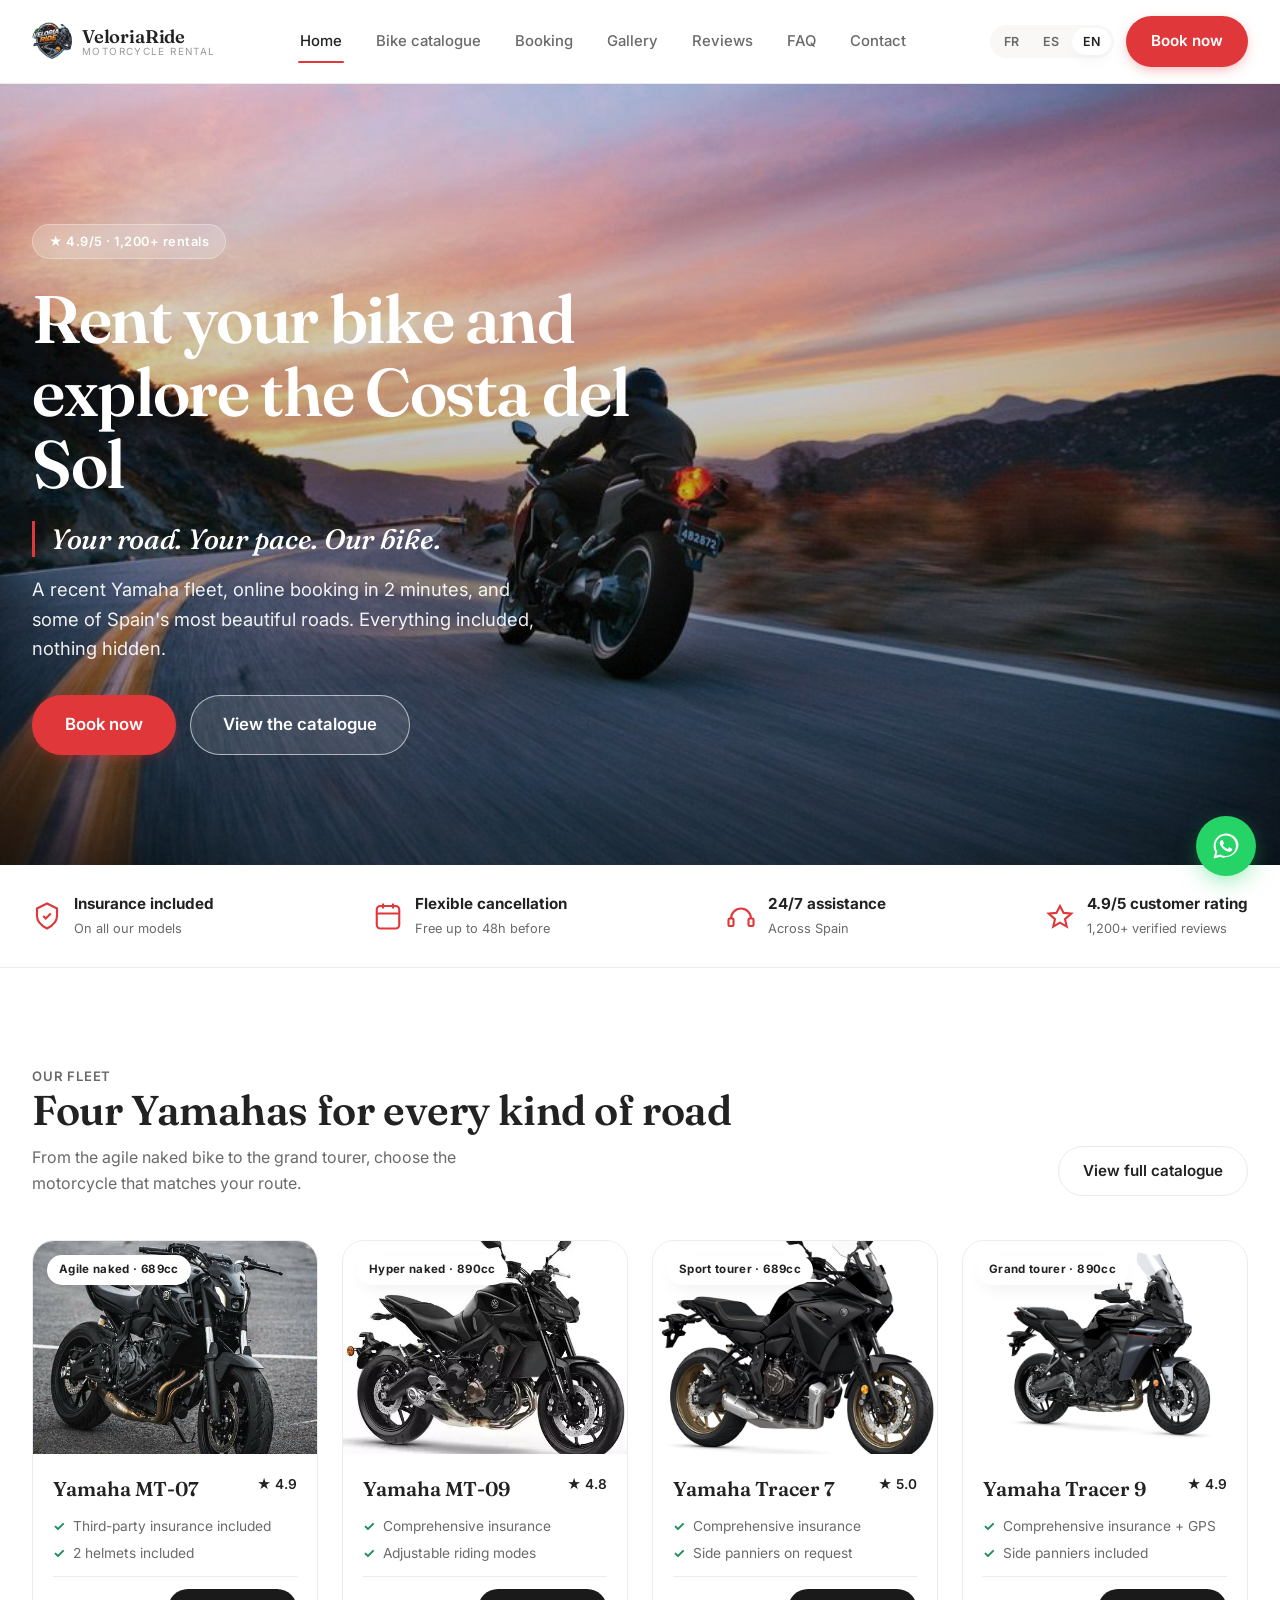
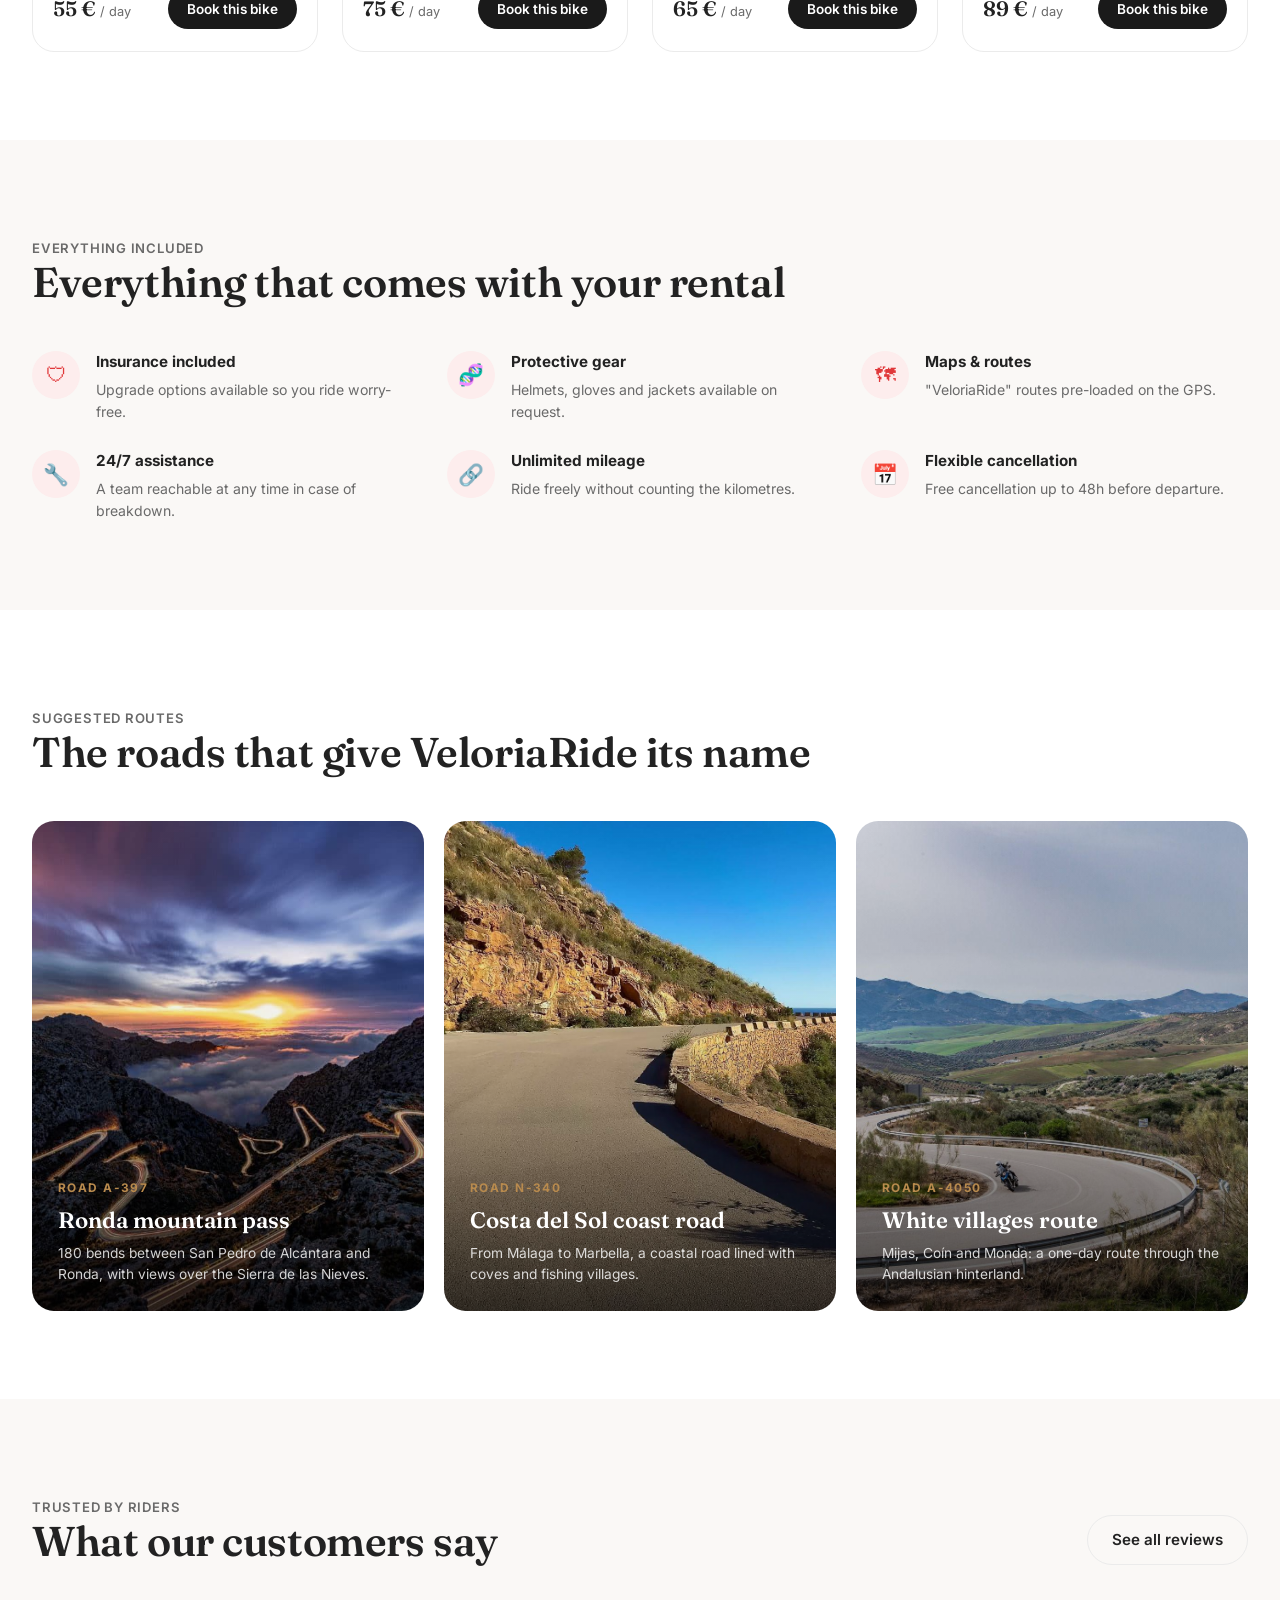
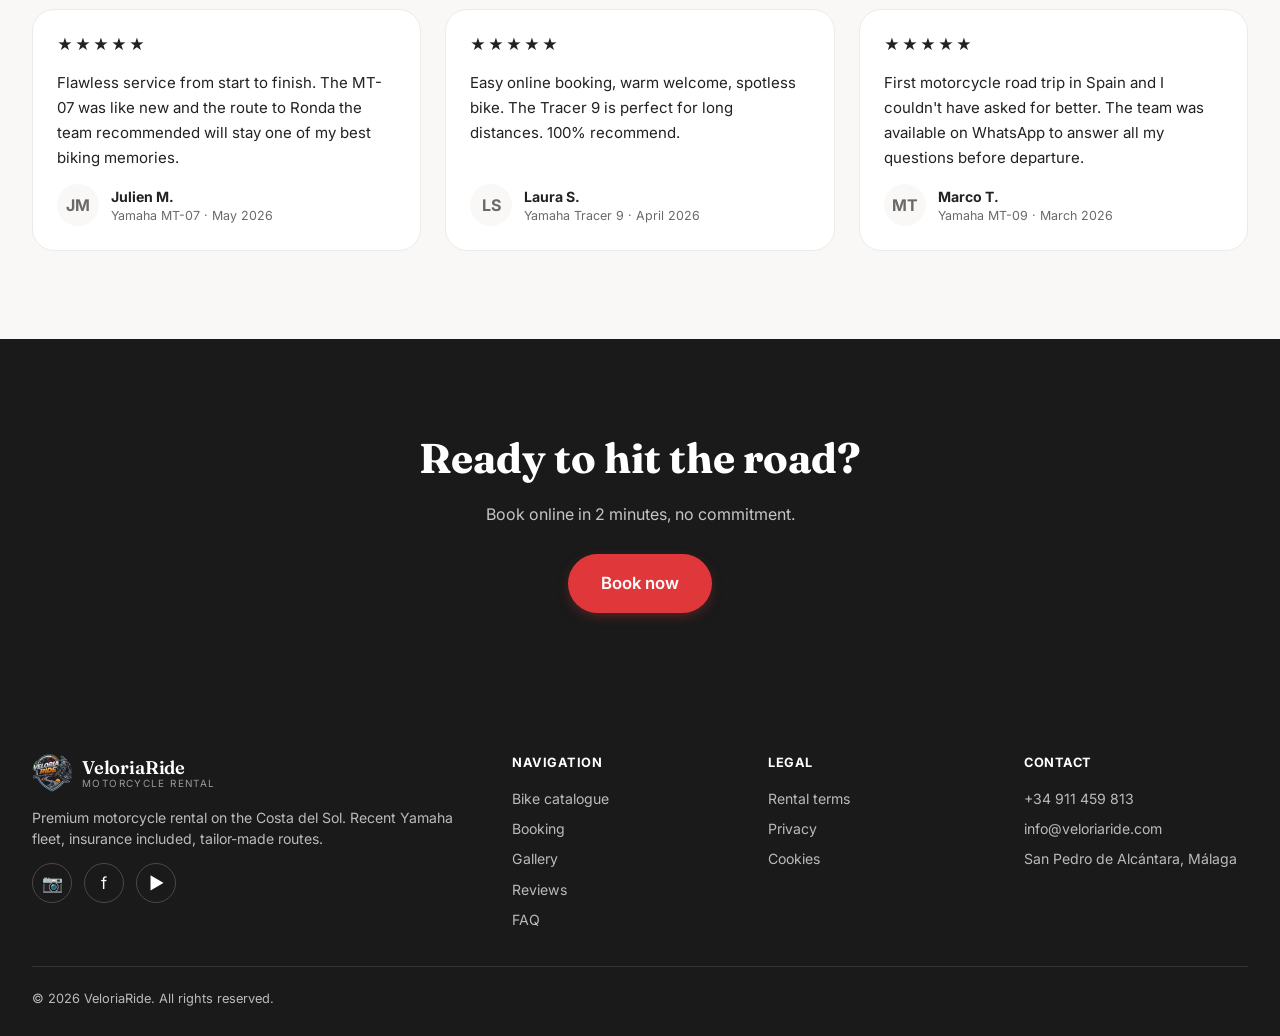
==== index.html @ aca1f127 "Add files via upload" ====
<!DOCTYPE html>
<html lang="fr">
<head>
<meta charset="UTF-8">
<meta name="viewport" content="width=device-width, initial-scale=1.0">
<title data-i18n="title_home">VeloriaRide — Location de motos Costa del Sol</title>
<meta name="description" content="Location de motos premium sur la Costa del Sol. Yamaha MT-07, MT-09, Tracer 7, Tracer 9. Réservation en ligne, assurance incluse, assistance 24/7.">
<meta property="og:title" content="VeloriaRide — Location de motos Costa del Sol">
<meta property="og:description" content="Location de motos premium sur la Costa del Sol. Réservation en ligne, assurance incluse.">
<meta property="og:type" content="website">
<link rel="icon" type="image/png" href="favicon.png">
<link rel="preconnect" href="https://fonts.googleapis.com">
<link rel="preconnect" href="https://fonts.gstatic.com" crossorigin>
<link href="https://fonts.googleapis.com/css2?family=Fraunces:ital,opsz,wght@0,9..144,400;0,9..144,600;1,9..144,500&family=Inter:wght@400;500;600;700&display=swap" rel="stylesheet">
<link rel="stylesheet" href="css/base.css">
<link rel="stylesheet" href="css/components.css">
</head>
<body>

<!-- ================= HEADER ================= -->
<header class="site-header">
  <nav class="nav">
    <a href="index.html" class="logo">
      <span class="logo-mark"><img src="images/logo-header.png" alt="VeloriaRide logo"></span>
      <span class="logo-text">
        <strong>VeloriaRide</strong>
        <span>Motorcycle Rental</span>
      </span>
    </a>
    <button class="burger" aria-label="Menu" aria-expanded="false">&#9776;</button>
    <div class="nav-links">
      <a href="index.html" class="active" data-i18n="nav_home">Accueil</a>
      <a href="catalogue.html" data-i18n="nav_fleet">Catalogue motos</a>
      <a href="reservation.html" data-i18n="nav_booking">Réservation</a>
      <a href="galerie.html" data-i18n="nav_gallery">Galerie</a>
      <a href="avis.html" data-i18n="nav_reviews">Avis clients</a>
      <a href="faq.html" data-i18n="nav_faq">FAQ</a>
      <a href="contact.html" data-i18n="nav_contact">Contact</a>
      <a href="reservation.html#booking" class="btn btn-primary nav-cta" data-i18n="nav_book">Réserver</a>
    </div>
    <div class="nav-right">
      <div class="lang-switch">
        <button data-lang="fr">FR</button>
        <button data-lang="es">ES</button>
        <button data-lang="en">EN</button>
      </div>
      <a href="reservation.html#booking" class="btn btn-primary" data-i18n="nav_book">Réserver</a>
    </div>
  </nav>
</header>

<!-- ================= HERO ================= -->
<section class="hero" style="--hero-img:url('/images/hero.jpg')">
  <!-- PHOTO SLOT: replace images/hero.jpg — recommended: motorcycle on a
       coastal road, golden hour, 1920x1080 -->
  <div class="hero-content">
    <span class="hero-badge-pill" data-i18n="hero_pill">★ 4.9/5 · 1,200+ rentals</span>
    <h1 data-i18n="hero_title">Louez votre moto et explorez la Costa del Sol</h1>
    <p class="hero-slogan" data-i18n="hero_slogan">Votre route. Votre rythme. Notre moto.</p>
    <p data-i18n="hero_sub">Une flotte Yamaha récente, une réservation en ligne en 2 minutes, et des routes parmi les plus belles d'Espagne.</p>
    <div class="hero-ctas">
      <a href="reservation.html#booking" class="btn btn-primary btn-lg" data-i18n="hero_cta_book">Réserver maintenant</a>
      <a href="catalogue.html" class="btn btn-outline btn-lg" data-i18n="hero_cta_fleet">Voir le catalogue</a>
    </div>
  </div>
</section>

<!-- ================= TRUST STRIP ================= -->
<section class="trust-strip">
  <div class="container trust-grid">
    <div class="trust-item">
      <svg class="ico" viewBox="0 0 24 24" fill="none" stroke="currentColor" stroke-width="1.7"><path d="M12 2l8 4v6c0 5-4 8-8 10-4-2-8-5-8-10V6l8-4z"/><path d="M9 12l2 2 4-4"/></svg>
      <div><strong data-i18n="trust1_t">Assurance incluse</strong><span data-i18n="trust1_s">Sur tous nos modèles</span></div>
    </div>
    <div class="trust-item">
      <svg class="ico" viewBox="0 0 24 24" fill="none" stroke="currentColor" stroke-width="1.7"><rect x="3" y="4" width="18" height="18" rx="3"/><path d="M3 10h18M8 2v4M16 2v4"/></svg>
      <div><strong data-i18n="trust2_t">Annulation flexible</strong><span data-i18n="trust2_s">Gratuite jusqu'à 48h avant</span></div>
    </div>
    <div class="trust-item">
      <svg class="ico" viewBox="0 0 24 24" fill="none" stroke="currentColor" stroke-width="1.7"><path d="M4 14a8 8 0 0 1 16 0"/><rect x="2" y="14" width="4" height="6" rx="1"/><rect x="18" y="14" width="4" height="6" rx="1"/></svg>
      <div><strong data-i18n="trust3_t">Assistance 24/7</strong><span data-i18n="trust3_s">Sur toute l'Espagne</span></div>
    </div>
    <div class="trust-item">
      <svg class="ico" viewBox="0 0 24 24" fill="none" stroke="currentColor" stroke-width="1.7"><path d="M12 17.3l-5.4 3.2 1.4-6L3 10l6.1-.5L12 4l2.9 5.5 6.1.5-5 4.5 1.4 6z"/></svg>
      <div><strong data-i18n="trust4_t">Note clients 4,9/5</strong><span data-i18n="trust4_s">+1200 avis vérifiés</span></div>
    </div>
  </div>
</section>

<!-- ================= FLEET PREVIEW ================= -->
<section class="section">
  <div class="container">
    <div class="section-head">
      <div>
        <p class="eyebrow" data-i18n="fleet_eyebrow">NOTRE FLOTTE</p>
        <h2 data-i18n="fleet_title">Quatre Yamaha pour chaque type de route</h2>
        <p data-i18n="fleet_sub">De la naked agile à la routière grand tourisme, choisissez la moto adaptée à votre itinéraire.</p>
      </div>
      <a href="catalogue.html" class="btn btn-ghost" data-i18n="view_all_fleet">Voir tout le catalogue</a>
    </div>

    <div class="fleet-grid">

      <article class="bike-card">
        <div class="bike-photo" style="--bike-img:url('/images/mt07.jpg')">
          <span class="bike-badge" data-i18n="bike_mt07_tag">Naked agile · 689 cc</span>
        </div>
        <div class="bike-body">
          <div class="bike-top-row">
            <div><h3 class="bike-name" data-i18n="bike_mt07_name">Yamaha MT-07</h3></div>
            <span class="bike-rating"><span class="star">★</span> 4.9</span>
          </div>
          <ul class="bike-features">
            <li data-i18n="bike_mt07_f1">Assurance au tiers incluse</li>
            <li data-i18n="bike_mt07_f2">Casques (2) inclus</li>
          </ul>
          <div class="bike-price-row">
            <span class="bike-price">55 € <small data-i18n="per_day">/ jour</small></span>
            <a href="reservation.html?model=mt07#booking" class="btn btn-dark btn-sm" data-i18n="bike_cta">Réserver</a>
          </div>
        </div>
      </article>

      <article class="bike-card">
        <div class="bike-photo" style="--bike-img:url('/images/mt09.jpg')">
          <span class="bike-badge" data-i18n="bike_mt09_tag">Hyper naked · 890 cc</span>
        </div>
        <div class="bike-body">
          <div class="bike-top-row">
            <div><h3 class="bike-name" data-i18n="bike_mt09_name">Yamaha MT-09</h3></div>
            <span class="bike-rating"><span class="star">★</span> 4.8</span>
          </div>
          <ul class="bike-features">
            <li data-i18n="bike_mt09_f1">Assurance tous risques</li>
            <li data-i18n="bike_mt09_f2">Modes de conduite réglables</li>
          </ul>
          <div class="bike-price-row">
            <span class="bike-price">75 € <small data-i18n="per_day">/ jour</small></span>
            <a href="reservation.html?model=mt09#booking" class="btn btn-dark btn-sm" data-i18n="bike_cta">Réserver</a>
          </div>
        </div>
      </article>

      <article class="bike-card">
        <div class="bike-photo" style="--bike-img:url('/images/tracer7.jpg')">
          <span class="bike-badge" data-i18n="bike_tracer7_tag">Routière sport · 689 cc</span>
        </div>
        <div class="bike-body">
          <div class="bike-top-row">
            <div><h3 class="bike-name" data-i18n="bike_tracer7_name">Yamaha Tracer 7</h3></div>
            <span class="bike-rating"><span class="star">★</span> 5.0</span>
          </div>
          <ul class="bike-features">
            <li data-i18n="bike_tracer7_f1">Assurance tous risques</li>
            <li data-i18n="bike_tracer7_f2">Valises latérales sur demande</li>
          </ul>
          <div class="bike-price-row">
            <span class="bike-price">65 € <small data-i18n="per_day">/ jour</small></span>
            <a href="reservation.html?model=tracer7#booking" class="btn btn-dark btn-sm" data-i18n="bike_cta">Réserver</a>
          </div>
        </div>
      </article>

      <article class="bike-card">
        <div class="bike-photo" style="--bike-img:url('/images/tracer9.jpg')">
          <span class="bike-badge" data-i18n="bike_tracer9_tag">Grand tourisme · 890 cc</span>
        </div>
        <div class="bike-body">
          <div class="bike-top-row">
            <div><h3 class="bike-name" data-i18n="bike_tracer9_name">Yamaha Tracer 9</h3></div>
            <span class="bike-rating"><span class="star">★</span> 4.9</span>
          </div>
          <ul class="bike-features">
            <li data-i18n="bike_tracer9_f1">Assurance tous risques + GPS</li>
            <li data-i18n="bike_tracer9_f2">Valises latérales incluses</li>
          </ul>
          <div class="bike-price-row">
            <span class="bike-price">89 € <small data-i18n="per_day">/ jour</small></span>
            <a href="reservation.html?model=tracer9#booking" class="btn btn-dark btn-sm" data-i18n="bike_cta">Réserver</a>
          </div>
        </div>
      </article>

    </div>
  </div>
</section>

<!-- ================= INCLUDED ================= -->
<section class="section section--cream">
  <div class="container">
    <div class="section-head">
      <div>
        <p class="eyebrow" data-i18n="included_eyebrow">TOUT EST INCLUS</p>
        <h2 data-i18n="included_title">Tout ce qui vient avec votre location</h2>
      </div>
    </div>
    <div class="included-grid">
      <div class="included-item">
        <div class="included-icon">&#128737;</div>
        <div><h4 data-i18n="inc1_t">Assurance incluse</h4><p data-i18n="inc1_p">Options d'extension disponibles.</p></div>
      </div>
      <div class="included-item">
        <div class="included-icon">&#129516;</div>
        <div><h4 data-i18n="inc2_t">Équipement de protection</h4><p data-i18n="inc2_p">Casques, gants et vestes.</p></div>
      </div>
      <div class="included-item">
        <div class="included-icon">&#128506;</div>
        <div><h4 data-i18n="inc3_t">Cartes et itinéraires</h4><p data-i18n="inc3_p">Itinéraires intégrés au GPS.</p></div>
      </div>
      <div class="included-item">
        <div class="included-icon">&#128295;</div>
        <div><h4 data-i18n="inc4_t">Assistance 24/7</h4><p data-i18n="inc4_p">Équipe joignable à tout moment.</p></div>
      </div>
      <div class="included-item">
        <div class="included-icon">&#128279;</div>
        <div><h4 data-i18n="inc5_t">Kilométrage illimité</h4><p data-i18n="inc5_p">Roulez sans compter.</p></div>
      </div>
      <div class="included-item">
        <div class="included-icon">&#128197;</div>
        <div><h4 data-i18n="inc6_t">Annulation flexible</h4><p data-i18n="inc6_p">Jusqu'à 48h avant le départ.</p></div>
      </div>
    </div>
  </div>
</section>

<!-- ================= ROUTES ================= -->
<section class="section">
  <div class="container">
    <div class="section-head">
      <div>
        <p class="eyebrow" data-i18n="routes_eyebrow">ITINÉRAIRES SUGGÉRÉS</p>
        <h2 data-i18n="routes_title">Les routes qui donnent leur nom à VeloriaRide</h2>
      </div>
    </div>
    <div class="routes-band">
      <div class="route-card" style="--route-img:url('/images/route-ronda.jpg')">
        <p class="km" data-i18n="route1_km">ROUTE A-397</p>
        <h3 data-i18n="route1_t">Col de la Ronda</h3>
        <p data-i18n="route1_p">180 virages entre San Pedro de Alcántara et Ronda.</p>
      </div>
      <div class="route-card" style="--route-img:url('/images/route-coast.jpg')">
        <p class="km" data-i18n="route2_km">ROUTE N-340</p>
        <h3 data-i18n="route2_t">Corniche de la Costa del Sol</h3>
        <p data-i18n="route2_p">De Malaga à Marbella, une route côtière.</p>
      </div>
      <div class="route-card" style="--route-img:url('/images/route-villages.jpg')">
        <p class="km" data-i18n="route3_km">ROUTE A-4050</p>
        <h3 data-i18n="route3_t">Villages blancs</h3>
        <p data-i18n="route3_p">Mijas, Coín et Monda en une journée.</p>
      </div>
    </div>
  </div>
</section>

<!-- ================= REVIEWS PREVIEW ================= -->
<section class="section section--cream">
  <div class="container">
    <div class="section-head">
      <div>
        <p class="eyebrow" data-i18n="reviews_eyebrow">ILS NOUS FONT CONFIANCE</p>
        <h2 data-i18n="reviews_title">Ce que disent nos clients</h2>
      </div>
      <a href="avis.html" class="btn btn-ghost" data-i18n="reviews_cta">Voir tous les avis</a>
    </div>
    <div class="reviews-grid">
      <div class="review-card">
        <div class="review-stars">★★★★★</div>
        <p class="review-text" data-i18n="review1_text">Service impeccable du début à la fin.</p>
        <div class="review-author">
          <div class="review-avatar">JM</div>
          <div>
            <div class="review-name" data-i18n="review1_name">Julien M.</div>
            <div class="review-meta" data-i18n="review1_meta">Yamaha MT-07 · Mai 2026</div>
          </div>
        </div>
      </div>
      <div class="review-card">
        <div class="review-stars">★★★★★</div>
        <p class="review-text" data-i18n="review2_text">Réservation simple en ligne, accueil chaleureux.</p>
        <div class="review-author">
          <div class="review-avatar">LS</div>
          <div>
            <div class="review-name" data-i18n="review2_name">Laura S.</div>
            <div class="review-meta" data-i18n="review2_meta">Yamaha Tracer 9 · Avril 2026</div>
          </div>
        </div>
      </div>
      <div class="review-card">
        <div class="review-stars">★★★★★</div>
        <p class="review-text" data-i18n="review3_text">Premier road trip à moto en Espagne, parfait.</p>
        <div class="review-author">
          <div class="review-avatar">MT</div>
          <div>
            <div class="review-name" data-i18n="review3_name">Marco T.</div>
            <div class="review-meta" data-i18n="review3_meta">Yamaha MT-09 · Mars 2026</div>
          </div>
        </div>
      </div>
    </div>
  </div>
</section>

<!-- ================= CTA BAND ================= -->
<section class="section section--dark text-center">
  <div class="container-narrow">
    <h2 style="font-family:var(--f-display); font-size:clamp(1.8rem,4vw,2.6rem); margin:0 0 12px;" data-i18n="cta_band_title">Prêt à prendre la route ?</h2>
    <p style="color:rgba(255,255,255,.75); margin:0 0 28px;" data-i18n="cta_band_sub">Réservez en ligne en 2 minutes, sans engagement.</p>
    <a href="reservation.html#booking" class="btn btn-primary btn-lg" data-i18n="cta_band_btn">Réserver maintenant</a>
  </div>
</section>

<!-- ================= FOOTER ================= -->
<footer class="site-footer">
  <div class="container">
    <div class="footer-grid">
      <div>
        <div class="logo" style="margin-bottom:14px;">
          <span class="logo-mark"><img src="images/logo-header.png" alt="VeloriaRide logo"></span>
          <span class="logo-text"><strong style="color:#fff;">VeloriaRide</strong><span>Motorcycle Rental</span></span>
        </div>
        <p data-i18n="footer_about">Location de motos premium sur la Costa del Sol.</p>
        <div class="social-row">
          <a href="#" aria-label="Instagram" style="border-color:rgba(255,255,255,.2); color:#fff;">&#128247;</a>
          <a href="#" aria-label="Facebook" style="border-color:rgba(255,255,255,.2); color:#fff;">&#102;</a>
          <a href="#" aria-label="YouTube" style="border-color:rgba(255,255,255,.2); color:#fff;">&#9654;</a>
        </div>
      </div>
      <div>
        <h5 data-i18n="footer_nav_h">Navigation</h5>
        <ul>
          <li><a href="catalogue.html" data-i18n="nav_fleet">Catalogue motos</a></li>
          <li><a href="reservation.html" data-i18n="nav_booking">Réservation</a></li>
          <li><a href="galerie.html" data-i18n="nav_gallery">Galerie</a></li>
          <li><a href="avis.html" data-i18n="nav_reviews">Avis clients</a></li>
          <li><a href="faq.html" data-i18n="nav_faq">FAQ</a></li>
        </ul>
      </div>
      <div>
        <h5 data-i18n="footer_legal_h">Informations légales</h5>
        <ul>
          <li><a href="conditions.html" data-i18n="footer_legal_terms">Conditions de location</a></li>
          <li><a href="#" data-i18n="footer_legal_privacy">Confidentialité</a></li>
          <li><a href="#" data-i18n="footer_legal_cookies">Cookies</a></li>
        </ul>
      </div>
      <div>
        <h5 data-i18n="footer_contact_h">Contact</h5>
        <ul>
          <li>+34 911 459 813</li>
          <li>info@veloriaride.com</li>
          <li>San Pedro de Alcántara, Málaga</li>
        </ul>
      </div>
    </div>
    <div class="footer-bottom">
      <span>&copy; 2026 VeloriaRide. <span data-i18n="footer_rights">Tous droits réservés.</span></span>
    </div>
  </div>
</footer>

<!-- ================= WHATSAPP WIDGET ================= -->
<div class="whatsapp-fab">
  <div class="whatsapp-panel" id="whatsappPanel">
    <div class="whatsapp-panel-head">
      <div class="avatar"><img src="images/logo-header.png" alt=""></div>
      <div>
        <strong data-i18n="wa_name">VeloriaRide</strong>
        <span data-i18n="wa_status">Répond généralement en quelques minutes</span>
      </div>
    </div>
    <div class="whatsapp-panel-body">
      <div class="whatsapp-msg" data-i18n="wa_message">👋 Bonjour ! Une question ?</div>
    </div>
    <div class="whatsapp-panel-foot">
      <a id="whatsappLink" href="#" target="_blank" rel="noopener" class="btn btn-block" style="background:#25D366; color:#fff;" data-i18n="wa_cta">Démarrer la discussion</a>
    </div>
  </div>
  <button class="whatsapp-bubble" id="whatsappBubble" aria-label="WhatsApp">
    <svg viewBox="0 0 24 24" fill="currentColor"><path d="M12.04 2C6.58 2 2.13 6.45 2.13 11.91c0 1.75.46 3.39 1.26 4.81L2 22l5.42-1.36c1.36.74 2.92 1.16 4.621.16h.01c5.46 0 9.91-4.45 9.91-9.91C21.96 6.45 17.5 2 12.04 2zm0 18.06h-.01c-1.5 0-2.97-.4-4.25-1.16l-.3-.18-3.16.79.84-3.08-.2-.32a8.07 8.07 0 0 1-1.24-4.3c0-4.49 3.65-8.14 8.14-8.14 2.17 0 4.21.85 5.75 2.39a8.07 8.07 0 0 1 2.38 5.75c0 4.49-3.65 8.14-8.14 8.14zm4.47-6.1c-.25-.12-1.45-.72-1.68-.8-.22-.08-.39-.12-.55.12-.16.25-.63.8-.77.96-.14.16-.28.18-.53.06-.25-.12-1.05-.39-2-1.23-.74-.66-1.24-1.47-1.39-1.72-.14-.25-.02-.38.11-.51.11-.11.25-.28.37-.42.12-.14.16-.25.25-.41.08-.16.04-.31-.02-.43-.06-.12-.55-1.32-.75-1.81-.2-.48-.4-.41-.55-.42h-.47c-.16 0-.43.06-.65.31-.22.25-.86.84-.86 2.04 0 1.2.88 2.37 1 2.53.12.16 1.73 2.64 4.19 3.7.58.25 1.04.4 1.4.51.59.19 1.12.16 1.55.1.47-.07 1.45-.59 1.65-1.16.2-.57.2-1.06.14-1.16-.06-.1-.22-.16-.47-.28z"/></svg>
  </button>
</div>

<script src="js/i18n.js"></script>
<script src="js/main.js"></script>
</body>
</html>
---- css/base.css ----
/* =========================================================
   VELORIARIDE — PREMIUM EDITION
   style.css — Part 1: Design tokens, reset, base, header
   ---------------------------------------------------------
   DESIGN TOKENS (edit these to re-theme the whole site)
   ========================================================= */
:root{
  /* Colors — Airbnb-inspired: clean white/cream base, one vivid accent */
  --c-bg:          #FFFFFF;   /* page background */
  --c-bg-cream:    #FAF8F6;   /* alternating section background */
  --c-card:        #FFFFFF;   /* card background */
  --c-border:      #EBEBEB;   /* hairline borders */
  --c-ink:         #222222;   /* primary text */
  --c-ink-soft:    #6A6A6A;   /* secondary/muted text */
  --c-ink-faint:   #9A9A9A;   /* tertiary text, placeholders */

  --c-accent:      #E0383A;   /* primary accent — vivid coral-red */
  --c-accent-dark: #C32A2C;   /* accent hover/active */
  --c-accent-soft: #FDEDED;   /* accent tint background (badges, highlights) */

  --c-gold:        #B98B4E;   /* secondary accent — used sparingly (ratings, premium badges) */
  --c-success:     #1E8E5A;   /* confirmations, included-features check */
  --c-success-soft:#E9F6EF;

  --c-dark:        #1A1A1A;   /* footer, dark sections */
  --c-dark-soft:   #2B2B2B;

  /* Type */
  --f-display: 'Fraunces', Georgia, serif;       /* headlines — warm serif, premium feel */
  --f-body:    'Inter', -apple-system, 'Segoe UI', sans-serif; /* everything else */

  /* Scale */
  --radius-sm: 8px;
  --radius-md: 14px;
  --radius-lg: 22px;
  --radius-pill: 999px;

  --shadow-card:    0 6px 20px -8px rgba(0,0,0,.12);
  --shadow-card-hover: 0 16px 40px -12px rgba(0,0,0,.18);
  --shadow-popover: 0 12px 36px -8px rgba(0,0,0,.22);

  --container: 1280px;
  --container-narrow: 920px;
}

*{ box-sizing:border-box; }
html{ scroll-behavior:smooth; }
body{
  margin:0;
  font-family:var(--f-body);
  color:var(--c-ink);
  background:var(--c-bg);
  -webkit-font-smoothing:antialiased;
  line-height:1.5;
}
img{ max-width:100%; display:block; }
a{ color:inherit; text-decoration:none; }
button{ font-family:inherit; }
.container{ max-width:var(--container); margin:0 auto; padding:0 32px; }
.container-narrow{ max-width:var(--container-narrow); margin:0 auto; padding:0 32px; }

@media (max-width:640px){
  .container, .container-narrow{ padding:0 20px; }
}

@media (prefers-reduced-motion: reduce){
  *{ animation-duration:.001ms !important; transition-duration:.001ms !important; scroll-behavior:auto !important; }
}

:focus-visible{ outline:2px solid var(--c-accent); outline-offset:2px; border-radius:4px; }

/* =========================================================
   BUTTONS
   ========================================================= */
.btn{
  display:inline-flex; align-items:center; justify-content:center; gap:8px;
  font-family:var(--f-body); font-weight:600; font-size:.95rem;
  padding:13px 24px;
  border-radius:var(--radius-pill);
  border:1px solid transparent;
  cursor:pointer;
  transition:transform .15s ease, box-shadow .15s ease, background .2s, color .2s, border-color .2s;
  white-space:nowrap;
}
.btn:active{ transform:scale(.98); }
.btn-primary{
  background:var(--c-accent); color:#fff;
  box-shadow:0 4px 14px -4px rgba(224,56,58,.5);
}
.btn-primary:hover{ background:var(--c-accent-dark); }
.btn-outline{
  background:#fff; color:var(--c-ink); border-color:var(--c-ink);
}
.btn-outline:hover{ background:var(--c-ink); color:#fff; }
.btn-ghost{
  background:transparent; color:var(--c-ink); border-color:var(--c-border);
}
.btn-ghost:hover{ border-color:var(--c-ink); }
.btn-dark{ background:var(--c-dark); color:#fff; }
.btn-dark:hover{ background:var(--c-dark-soft); }
.btn-sm{ padding:9px 18px; font-size:.85rem; }
.btn-lg{ padding:16px 32px; font-size:1.05rem; }
.btn-block{ width:100%; }
.btn[disabled]{ opacity:.5; cursor:not-allowed; }

/* =========================================================
   HEADER / NAV
   ========================================================= */
.site-header{
  position:sticky; top:0; z-index:100;
  background:rgba(255,255,255,.92);
  backdrop-filter:blur(10px);
  border-bottom:1px solid var(--c-border);
}
.nav{
  display:flex; align-items:center; justify-content:space-between;
  padding:16px 32px;
  max-width:var(--container); margin:0 auto;
  gap:24px;
}
.logo{
  display:flex; align-items:center; gap:10px;
  white-space:nowrap;
}
.logo-mark{
  width:40px; height:40px; border-radius:50%;
  overflow:hidden; flex-shrink:0;
  display:flex; align-items:center; justify-content:center;
}
.logo-mark img{ width:100%; height:100%; object-fit:cover; }
.logo-text{ display:flex; flex-direction:column; line-height:1.05; }
.logo-text strong{
  font-family:var(--f-display); font-size:1.15rem; font-weight:600; letter-spacing:-.01em;
}
.logo-text span{ font-size:.62rem; color:var(--c-ink-faint); letter-spacing:.14em; text-transform:uppercase; }

.nav-links{
  display:flex; align-items:center; gap:30px;
  font-size:.93rem; font-weight:500;
  flex-wrap:wrap;
}
.nav-links a{
  position:relative; padding:6px 2px; color:var(--c-ink-soft);
  transition:color .2s;
}
.nav-links a:hover, .nav-links a.active{ color:var(--c-ink); }
.nav-links a.active::after{
  content:""; position:absolute; left:0; right:0; bottom:-4px; height:2px;
  background:var(--c-accent); border-radius:2px;
}
.nav-links .nav-cta{ display:none; }

.nav-right{ display:flex; align-items:center; gap:12px; }

.lang-switch{
  display:flex; gap:2px;
  background:var(--c-bg-cream); border-radius:var(--radius-pill); padding:3px;
}
.lang-switch button{
  background:transparent; border:0;
  color:var(--c-ink-soft); font-size:.78rem; font-weight:600;
  padding:6px 11px; border-radius:var(--radius-pill); cursor:pointer;
  transition:all .15s;
}
.lang-switch button:hover{ color:var(--c-ink); }
.lang-switch button.active{ background:#fff; color:var(--c-ink); box-shadow:var(--shadow-card); }

.burger{
  display:none; background:none; border:0; color:var(--c-ink);
  font-size:1.5rem; cursor:pointer; line-height:1;
}

@media (max-width:1000px){
  .nav-links{
    display:none;
    position:absolute; top:100%; left:0; right:0;
    background:#fff;
    flex-direction:column; align-items:flex-start;
    padding:20px 24px 28px; gap:18px;
    border-top:1px solid var(--c-border);
    box-shadow:var(--shadow-popover);
  }
  .nav-links.open{ display:flex; }
  .burger{ display:block; }
  .nav-right .btn-primary{ display:none; }
  .nav-links .nav-cta{ display:block; margin-top:6px; }
}
@media (max-width:420px){
  .nav{ padding:14px 16px; gap:8px; }
  .logo-text strong{ font-size:1rem; }
  .logo-text span{ font-size:.56rem; }
  .lang-switch button{ padding:5px 8px; font-size:.72rem; }
}
---- css/components.css ----
/* =========================================================
   VELORIARIDE — PREMIUM EDITION
   components.css — sections, cards, hero, calendar, forms,
   reviews, FAQ, gallery, WhatsApp widget, footer
   ========================================================= */

/* =========================================================
   SECTION HEADERS / LAYOUT
   ========================================================= */
.section{ padding:88px 0; }
.section--tight{ padding:56px 0; }
.section--cream{ background:var(--c-bg-cream); }
.section--dark{ background:var(--c-dark); color:#fff; }

.section-head{
  display:flex; justify-content:space-between; align-items:flex-end;
  gap:32px; margin-bottom:44px; flex-wrap:wrap;
}
.eyebrow{
  font-size:.82rem; font-weight:600; letter-spacing:.06em; text-transform:uppercase;
  color:var(--c-accent); margin:0 0 10px;
}
.section--dark .eyebrow{ color:var(--c-gold); }
.section-head h2{
  font-family:var(--f-display); font-weight:600;
  font-size:clamp(1.9rem, 3.6vw, 2.6rem);
  margin:0; line-height:1.15; letter-spacing:-.01em;
}
.section-head p{ max-width:480px; color:var(--c-ink-soft); line-height:1.6; margin:10px 0 0; }
.section--dark .section-head p{ color:rgba(255,255,255,.7); }
.section-head-center{ text-align:center; }
.section-head-center .section-head-inner{ max-width:640px; margin:0 auto; }
.section-head-center p{ margin:10px auto 0; }

@media (max-width:640px){
  .section{ padding:56px 0; }
}

/* =========================================================
   HERO (homepage)
   ========================================================= */
.hero{
  position:relative;
  min-height:86vh;
  display:flex; align-items:center;
  overflow:hidden;
  background:
    linear-gradient(180deg, rgba(0,0,0,.05) 0%, rgba(0,0,0,.45) 100%),
    var(--hero-img, linear-gradient(135deg,#3a4750 0%, #8a5a3c 45%, #E0383A 75%, #f0b25f 100%));
  background-size:cover; background-position:center;
  color:#fff;
}
.hero-content{
  position:relative; z-index:2;
  max-width:680px; padding:140px 32px 110px;
}
.hero-badge-pill{
  display:inline-flex; align-items:center; gap:8px;
  background:rgba(255,255,255,.18); backdrop-filter:blur(6px);
  border:1px solid rgba(255,255,255,.3);
  padding:7px 16px; border-radius:var(--radius-pill);
  font-size:.8rem; font-weight:600; letter-spacing:.04em;
  margin-bottom:24px;
}
.hero h1{
  font-family:var(--f-display); font-weight:600;
  font-size:clamp(2.6rem, 5.8vw, 4.2rem);
  line-height:1.08; letter-spacing:-.02em;
  margin:0 0 20px;
}
.hero p{
  font-size:1.15rem; line-height:1.6; color:rgba(255,255,255,.92);
  max-width:520px; margin:0 0 32px;
}
/* Slogan — larger, italic, with a subtle left accent bar */
.hero-slogan{
  font-family:var(--f-display) !important;
  font-size:clamp(1.3rem, 2.6vw, 1.75rem) !important;
  font-style:italic;
  font-weight:500;
  color:#fff !important;
  line-height:1.3 !important;
  margin:0 0 18px !important;
  padding-left:16px;
  border-left:3px solid var(--c-accent);
  letter-spacing:-.01em;
}
.hero-ctas{ display:flex; gap:14px; flex-wrap:wrap; }
.hero-ctas .btn-outline{ background:rgba(255,255,255,.1); color:#fff; border-color:rgba(255,255,255,.6); }
.hero-ctas .btn-outline:hover{ background:#fff; color:var(--c-ink); }

.trust-strip{
  background:#fff; border-bottom:1px solid var(--c-border);
  padding:28px 0;
}
.trust-grid{
  display:flex; justify-content:space-between; gap:24px; flex-wrap:wrap;
}
.trust-item{ display:flex; align-items:center; gap:12px; }
.trust-item .ico{ width:30px; height:30px; color:var(--c-accent); flex-shrink:0; }
.trust-item strong{ display:block; font-size:.95rem; }
.trust-item span{ font-size:.8rem; color:var(--c-ink-soft); }

/* =========================================================
   BIKE CARDS (catalogue)
   ========================================================= */
.fleet-grid{
  display:grid; grid-template-columns:repeat(4, 1fr); gap:24px;
}
@media (max-width:1080px){ .fleet-grid{ grid-template-columns:repeat(2,1fr); } }
@media (max-width:640px){ .fleet-grid{ grid-template-columns:1fr; } }

.bike-card{
  background:var(--c-card);
  border-radius:var(--radius-lg);
  overflow:hidden;
  border:1px solid var(--c-border);
  display:flex; flex-direction:column;
  transition:transform .25s ease, box-shadow .25s ease;
}
.bike-card:hover{ transform:translateY(-4px); box-shadow:var(--shadow-card-hover); }

.bike-photo{
  aspect-ratio:4/3;
  background:
    var(--bike-img, linear-gradient(135deg,#e8e4de,#c9c2b6));
  background-size:cover; background-position:center;
  position:relative;
}
.bike-badge{
  position:absolute; top:14px; left:14px;
  background:#fff; color:var(--c-ink);
  font-size:.72rem; font-weight:700; letter-spacing:.03em;
  padding:6px 12px; border-radius:var(--radius-pill);
  box-shadow:var(--shadow-card);
}
.bike-fav{
  position:absolute; top:14px; right:14px;
  width:34px; height:34px; border-radius:50%;
  background:rgba(255,255,255,.9);
  display:flex; align-items:center; justify-content:center;
  color:var(--c-accent); font-size:1rem;
}
.bike-body{ padding:20px 20px 22px; display:flex; flex-direction:column; gap:12px; flex:1; }
.bike-top-row{ display:flex; justify-content:space-between; align-items:flex-start; gap:8px; }
.bike-name{ font-family:var(--f-display); font-size:1.25rem; font-weight:600; margin:0; }
.bike-tag{ font-size:.82rem; color:var(--c-ink-soft); margin:2px 0 0; }
.bike-rating{ display:flex; align-items:center; gap:4px; font-size:.85rem; font-weight:600; flex-shrink:0; white-space:nowrap; }
.bike-rating .star{ color:var(--c-ink); }
.bike-features{ list-style:none; padding:0; margin:0; display:flex; flex-direction:column; gap:6px; font-size:.86rem; color:var(--c-ink-soft); }
.bike-features li{ display:flex; align-items:flex-start; gap:8px; }
.bike-features li::before{ content:"✓"; color:var(--c-success); font-weight:700; flex-shrink:0; }
.bike-price-row{
  display:flex; justify-content:space-between; align-items:center;
  padding-top:12px; border-top:1px solid var(--c-border); margin-top:auto;
}
.bike-price{ font-family:var(--f-display); font-size:1.3rem; font-weight:600; }
.bike-price small{ font-family:var(--f-body); font-size:.8rem; font-weight:400; color:var(--c-ink-soft); }

/* =========================================================
   PRICING TABLE
   ========================================================= */
.price-table-wrap{ overflow-x:auto; border-radius:var(--radius-lg); border:1px solid var(--c-border); }
table.price-table{ width:100%; border-collapse:collapse; background:#fff; min-width:680px; }
table.price-table th, table.price-table td{ padding:16px 20px; text-align:left; border-bottom:1px solid var(--c-border); font-size:.92rem; }
table.price-table thead th{ font-weight:700; font-size:.78rem; letter-spacing:.04em; text-transform:uppercase; color:var(--c-ink-soft); background:var(--c-bg-cream); border-bottom:none; }
table.price-table tbody tr:last-child td{ border-bottom:none; }
table.price-table tbody tr:hover{ background:var(--c-bg-cream); }
.price-cell{ font-family:var(--f-display); font-weight:600; }
.price-cell small{ font-family:var(--f-body); color:var(--c-ink-soft); font-weight:400; font-size:.78rem; }
.price-note{ margin-top:16px; font-size:.85rem; color:var(--c-ink-soft); line-height:1.6; }

/* =========================================================
   INCLUDED / TRUST GRID
   ========================================================= */
.included-grid{ display:grid; grid-template-columns:repeat(3,1fr); gap:28px; margin-top:8px; }
@media (max-width:880px){ .included-grid{ grid-template-columns:1fr 1fr; } }
@media (max-width:560px){ .included-grid{ grid-template-columns:1fr; } }
.included-item{ display:flex; gap:16px; align-items:flex-start; }
.included-icon{
  width:48px; height:48px; border-radius:50%; flex-shrink:0;
  display:flex; align-items:center; justify-content:center;
  background:var(--c-accent-soft); color:var(--c-accent); font-size:1.3rem;
}
.included-item h4{ margin:0 0 5px; font-size:.95rem; font-weight:700; }
.included-item p{ margin:0; font-size:.88rem; color:var(--c-ink-soft); line-height:1.55; }

/* =========================================================
   CALENDAR + BOOKING FORM
   ========================================================= */
.booking-wrap{ display:grid; grid-template-columns:1.2fr 1fr; gap:32px; align-items:start; }
@media (max-width:920px){ .booking-wrap{ grid-template-columns:1fr; } }

.calendar{ background:#fff; border-radius:var(--radius-lg); border:1px solid var(--c-border); padding:26px; }
.calendar-head{ display:flex; align-items:center; justify-content:space-between; margin-bottom:16px; }
.calendar-head h3{ font-family:var(--f-display); font-size:1.2rem; margin:0; text-transform:capitalize; }
.calendar-nav{ display:flex; gap:8px; }
.calendar-nav button{
  width:34px; height:34px; border-radius:50%; border:1px solid var(--c-border);
  background:#fff; cursor:pointer; font-size:1rem; color:var(--c-ink);
  display:flex; align-items:center; justify-content:center; transition:all .15s;
}
.calendar-nav button:hover{ background:var(--c-ink); border-color:var(--c-ink); color:#fff; }
.calendar-grid{ display:grid; grid-template-columns:repeat(7,1fr); gap:4px; }
.calendar-grid .dow{ font-size:.68rem; font-weight:700; letter-spacing:.04em; text-transform:uppercase; color:var(--c-ink-faint); text-align:center; padding-bottom:6px; }
.calendar-day{
  aspect-ratio:1; display:flex; align-items:center; justify-content:center;
  border-radius:50%; font-size:.88rem; cursor:pointer; background:transparent;
  border:1px solid transparent; transition:all .12s; color:var(--c-ink); position:relative;
}
.calendar-day.empty{ background:transparent; cursor:default; }
.calendar-day.past{ color:#d8d4ce; cursor:not-allowed; }
.calendar-day:not(.empty):not(.past):hover{ border-color:var(--c-ink); }
.calendar-day.selected{ background:var(--c-accent); color:#fff; font-weight:700; }
.calendar-day.in-range{ background:var(--c-accent-soft); border-radius:0; }
.calendar-legend{ display:flex; gap:18px; margin-top:14px; font-size:.78rem; color:var(--c-ink-soft); flex-wrap:wrap; }
.calendar-legend span{ display:inline-flex; align-items:center; gap:6px; }
.dot{ width:11px; height:11px; border-radius:50%; display:inline-block; }
.dot--pick{ background:var(--c-accent); }
.dot--range{ background:var(--c-accent-soft); }

.booking-form{ background:var(--c-bg-cream); border-radius:var(--radius-lg); padding:26px; display:flex; flex-direction:column; gap:14px; }
.booking-form h3{ font-family:var(--f-display); font-size:1.2rem; margin:0 0 2px; }
.field{ display:flex; flex-direction:column; gap:6px; }
.field label{ font-size:.78rem; font-weight:700; color:var(--c-ink); }
.field select, .field input, .field textarea{
  background:#fff; color:var(--c-ink); border:1px solid var(--c-border);
  border-radius:var(--radius-sm); padding:12px 13px; font-size:.94rem; font-family:var(--f-body);
}
.field select:focus, .field input:focus, .field textarea:focus{ outline:2px solid var(--c-accent); outline-offset:0; border-color:var(--c-accent); }
.summary{ display:flex; flex-direction:column; gap:8px; padding:16px; border-radius:var(--radius-sm); background:#fff; border:1px solid var(--c-border); font-size:.9rem; }
.summary-row{ display:flex; justify-content:space-between; color:var(--c-ink-soft); }
.summary-row.total{ color:var(--c-ink); font-family:var(--f-display); font-size:1.15rem; font-weight:600; border-top:1px solid var(--c-border); padding-top:10px; margin-top:2px; }
.summary-row.total span:last-child{ color:var(--c-accent); }
.form-note{ font-size:.78rem; color:var(--c-ink-soft); line-height:1.5; }
.form-success{ display:none; background:var(--c-success-soft); border:1px solid var(--c-success); color:#14633e; padding:12px 14px; border-radius:var(--radius-sm); font-size:.86rem; }
.form-success.show{ display:block; }
.form-warning{ display:none; background:var(--c-accent-soft); border:1px solid var(--c-accent); color:var(--c-accent-dark); padding:12px 14px; border-radius:var(--radius-sm); font-size:.86rem; }
.form-warning.show{ display:block; }

/* =========================================================
   GALLERY
   ========================================================= */
.gallery-grid{
  display:grid; grid-template-columns:repeat(4, 1fr); grid-auto-rows:200px; gap:14px;
}
.gallery-item{
  border-radius:var(--radius-md); overflow:hidden; position:relative; cursor:pointer;
  background:var(--gal-img, linear-gradient(135deg,#e8e4de,#c9c2b6));
  background-size:cover; background-position:center;
}
.gallery-item.wide{ grid-column:span 2; }
.gallery-item.tall{ grid-row:span 2; }
.gallery-item::after{
  content:""; position:absolute; inset:0; background:rgba(0,0,0,0); transition:background .2s;
}
.gallery-item:hover::after{ background:rgba(0,0,0,.15); }
@media (max-width:880px){
  .gallery-grid{ grid-template-columns:repeat(2,1fr); grid-auto-rows:160px; }
  .gallery-item.wide{ grid-column:span 2; }
}
@media (max-width:520px){
  .gallery-grid{ grid-template-columns:1fr; grid-auto-rows:220px; }
  .gallery-item.wide, .gallery-item.tall{ grid-column:span 1; grid-row:span 1; }
}

/* Lightbox */
.lightbox{
  position:fixed; inset:0; z-index:999; background:rgba(0,0,0,.92);
  display:none; align-items:center; justify-content:center; padding:40px;
}
.lightbox.open{ display:flex; }
.lightbox img{ max-width:100%; max-height:85vh; border-radius:var(--radius-md); }
.lightbox-close{
  position:absolute; top:24px; right:24px; width:44px; height:44px; border-radius:50%;
  background:rgba(255,255,255,.15); color:#fff; border:0; font-size:1.4rem; cursor:pointer;
  display:flex; align-items:center; justify-content:center;
}
.lightbox-nav{
  position:absolute; top:50%; transform:translateY(-50%);
  width:48px; height:48px; border-radius:50%; background:rgba(255,255,255,.15);
  color:#fff; border:0; font-size:1.6rem; cursor:pointer;
  display:flex; align-items:center; justify-content:center;
}
.lightbox-prev{ left:24px; }
.lightbox-next{ right:24px; }

/* =========================================================
   REVIEWS
   ========================================================= */
.reviews-grid{ display:grid; grid-template-columns:repeat(3,1fr); gap:24px; }
@media (max-width:920px){ .reviews-grid{ grid-template-columns:1fr 1fr; } }
@media (max-width:600px){ .reviews-grid{ grid-template-columns:1fr; } }
.review-card{
  background:#fff; border:1px solid var(--c-border); border-radius:var(--radius-lg);
  padding:24px; display:flex; flex-direction:column; gap:14px;
}
.review-stars{ color:var(--c-ink); font-size:.95rem; letter-spacing:2px; }
.review-text{ font-size:.94rem; line-height:1.65; color:var(--c-ink); margin:0; flex:1; }
.review-author{ display:flex; align-items:center; gap:12px; }
.review-avatar{
  width:42px; height:42px; border-radius:50%; background:var(--c-bg-cream);
  display:flex; align-items:center; justify-content:center; font-weight:700; color:var(--c-ink-soft);
  flex-shrink:0; overflow:hidden;
}
.review-avatar img{ width:100%; height:100%; object-fit:cover; }
.review-name{ font-size:.88rem; font-weight:700; }
.review-meta{ font-size:.78rem; color:var(--c-ink-soft); }

.rating-summary{
  display:flex; align-items:center; gap:20px; margin-bottom:36px; flex-wrap:wrap;
}
.rating-score{ font-family:var(--f-display); font-size:3rem; font-weight:600; line-height:1; }
.rating-stars-big{ color:var(--c-ink); font-size:1.3rem; letter-spacing:3px; }
.rating-count{ font-size:.88rem; color:var(--c-ink-soft); }

/* =========================================================
   FAQ (accordion)
   ========================================================= */
.faq-list{ display:flex; flex-direction:column; }
.faq-item{ border-bottom:1px solid var(--c-border); }
.faq-question{
  width:100%; text-align:left; background:none; border:0; cursor:pointer;
  padding:22px 0; display:flex; justify-content:space-between; align-items:center; gap:16px;
  font-size:1.02rem; font-weight:600; color:var(--c-ink);
}
.faq-question .chevron{ transition:transform .25s; flex-shrink:0; color:var(--c-ink-soft); }
.faq-item.open .faq-question .chevron{ transform:rotate(180deg); }
.faq-answer{ max-height:0; overflow:hidden; transition:max-height .25s ease; }
.faq-answer-inner{ padding:0 0 22px; font-size:.92rem; color:var(--c-ink-soft); line-height:1.65; max-width:760px; }
.faq-item.open .faq-answer{ max-height:600px; }

/* =========================================================
   ROUTES / DESTINATIONS BAND
   ========================================================= */
.routes-band{ display:grid; grid-template-columns:repeat(3,1fr); gap:20px; }
@media (max-width:880px){ .routes-band{ grid-template-columns:1fr; } }
.route-card{
  position:relative; aspect-ratio:4/5; overflow:hidden; border-radius:var(--radius-lg);
  background:
    linear-gradient(0deg, rgba(0,0,0,.7) 0%, rgba(0,0,0,.05) 55%),
    var(--route-img, linear-gradient(160deg,#3a4750,#2F5158));
  background-size:cover; background-position:center;
  display:flex; flex-direction:column; justify-content:flex-end;
  padding:26px; color:#fff;
}
.route-card .km{ font-size:.74rem; font-weight:700; letter-spacing:.12em; color:var(--c-gold); margin:0 0 6px; }
.route-card h3{ font-family:var(--f-display); font-size:1.4rem; margin:0 0 6px; font-weight:600; }
.route-card p{ margin:0; font-size:.86rem; color:rgba(255,255,255,.82); line-height:1.5; }

/* =========================================================
   STEPS
   ========================================================= */
.steps{ display:grid; grid-template-columns:repeat(4,1fr); gap:24px; }
@media (max-width:880px){ .steps{ grid-template-columns:1fr 1fr; } }
@media (max-width:560px){ .steps{ grid-template-columns:1fr; } }
.step .num{
  width:42px; height:42px; border-radius:50%; background:var(--c-accent-soft); color:var(--c-accent);
  display:flex; align-items:center; justify-content:center;
  font-family:var(--f-display); font-weight:700; font-size:1.1rem; margin-bottom:14px;
}
.step h4{ font-size:.98rem; font-weight:700; margin:0 0 6px; }
.step p{ margin:0; font-size:.88rem; color:var(--c-ink-soft); line-height:1.6; }

/* =========================================================
   CONTACT
   ========================================================= */
.contact-grid{ display:grid; grid-template-columns:1fr 1fr; gap:48px; }
@media (max-width:880px){ .contact-grid{ grid-template-columns:1fr; } }
.contact-info{ display:flex; flex-direction:column; gap:22px; }
.contact-item{ display:flex; gap:14px; align-items:flex-start; }
.contact-item .ico{ font-size:1.25rem; color:var(--c-accent); flex-shrink:0; width:28px; text-align:center; }
.contact-item h4{ margin:0 0 4px; font-size:.85rem; font-weight:700; text-transform:uppercase; letter-spacing:.04em; color:var(--c-ink-soft); }
.contact-item p{ margin:0; color:var(--c-ink); line-height:1.6; font-size:.96rem; }
.contact-form{ background:var(--c-bg-cream); border-radius:var(--radius-lg); padding:28px; display:flex; flex-direction:column; gap:14px; }
.social-row{ display:flex; gap:12px; margin-top:6px; }
.social-row a{
  width:40px; height:40px; border-radius:50%; border:1px solid var(--c-border);
  display:flex; align-items:center; justify-content:center; font-size:1.05rem;
  transition:border-color .2s, color .2s;
}
.social-row a:hover{ border-color:var(--c-accent); color:var(--c-accent); }

/* =========================================================
   WHATSAPP FLOATING WIDGET
   ========================================================= */
.whatsapp-fab{
  position:fixed; bottom:24px; right:24px; z-index:90;
  display:flex; flex-direction:column; align-items:flex-end; gap:12px;
}
.whatsapp-bubble{
  width:60px; height:60px; border-radius:50%;
  background:#25D366; color:#fff;
  display:flex; align-items:center; justify-content:center;
  box-shadow:0 8px 24px -6px rgba(37,211,102,.6);
  cursor:pointer; border:0; font-size:1.7rem;
  transition:transform .2s;
}
.whatsapp-bubble:hover{ transform:scale(1.06); }
.whatsapp-bubble svg{ width:30px; height:30px; }

.whatsapp-panel{
  width:300px; background:#fff; border-radius:var(--radius-lg);
  box-shadow:var(--shadow-popover); overflow:hidden;
  display:none; flex-direction:column;
}
.whatsapp-panel.open{ display:flex; }
.whatsapp-panel-head{
  background:#075E54; color:#fff; padding:18px 20px;
  display:flex; align-items:center; gap:12px;
}
.whatsapp-panel-head .avatar{
  width:42px; height:42px; border-radius:50%; background:#25D366;
  display:flex; align-items:center; justify-content:center; font-size:1.3rem; flex-shrink:0; overflow:hidden;
}
.whatsapp-panel-head .avatar img{ width:100%; height:100%; object-fit:cover; }
.whatsapp-panel-head strong{ display:block; font-size:.92rem; }
.whatsapp-panel-head span{ font-size:.76rem; color:rgba(255,255,255,.8); }
.whatsapp-panel-body{ padding:18px 20px; background:#E5DDD5; }
.whatsapp-msg{
  background:#fff; border-radius:var(--radius-md) var(--radius-md) var(--radius-md) 4px;
  padding:12px 14px; font-size:.86rem; line-height:1.5; color:var(--c-ink);
  box-shadow:0 1px 2px rgba(0,0,0,.08);
}
.whatsapp-panel-foot{ padding:14px 20px 20px; background:#fff; }

@media (max-width:480px){
  .whatsapp-fab{ bottom:16px; right:16px; }
  .whatsapp-panel{ width:calc(100vw - 32px); }
}

/* =========================================================
   FOOTER
   ========================================================= */
.site-footer{ background:var(--c-dark); color:rgba(255,255,255,.7); padding:52px 0 28px; font-size:.88rem; }
.footer-grid{ display:grid; grid-template-columns:2fr 1fr 1fr 1fr; gap:32px; margin-bottom:36px; }
@media (max-width:880px){ .footer-grid{ grid-template-columns:1fr 1fr; } }
@media (max-width:560px){ .footer-grid{ grid-template-columns:1fr; } }
.footer-grid h5{ color:#fff; font-size:.8rem; font-weight:700; letter-spacing:.04em; text-transform:uppercase; margin:0 0 16px; }
.footer-grid ul{ list-style:none; padding:0; margin:0; display:flex; flex-direction:column; gap:9px; }
.footer-grid a:hover{ color:#fff; }
.footer-bottom{
  border-top:1px solid rgba(255,255,255,.1); padding-top:22px;
  display:flex; justify-content:space-between; flex-wrap:wrap; gap:12px; font-size:.8rem;
}
.footer-bottom a:hover{ color:#fff; }

/* =========================================================
   PAGE HERO (inner pages)
   ========================================================= */
.page-hero{
  background:var(--c-dark); color:#fff;
  padding:140px 0 60px;
  background:
    linear-gradient(180deg, rgba(0,0,0,.3), rgba(0,0,0,.75)),
    var(--hero-img, linear-gradient(135deg,#3a4750,#2F5158));
  background-size:cover; background-position:center;
}
.page-hero h1{ font-family:var(--f-display); font-size:clamp(2.1rem,4.6vw,3.1rem); margin:0 0 10px; font-weight:600; }
.page-hero p{ max-width:560px; color:rgba(255,255,255,.82); font-size:1.02rem; line-height:1.6; margin:0; }

/* =========================================================
   MISC UTILITIES
   ========================================================= */
.text-center{ text-align:center; }
.mt-0{ margin-top:0; }
.visually-hidden{ position:absolute; width:1px; height:1px; overflow:hidden; clip:rect(0 0 0 0); white-space:nowrap; }
.badge-soft{
  display:inline-flex; align-items:center; gap:6px;
  background:var(--c-accent-soft); color:var(--c-accent-dark);
  font-size:.78rem; font-weight:700; padding:5px 12px; border-radius:var(--radius-pill);
}

/* =========================================================
   BALADES / RIDES PAGE — office de tourisme style
   ========================================================= */
.rides-filter{
  display:flex; gap:10px; flex-wrap:wrap; margin-bottom:44px;
}
.rides-filter button{
  padding:9px 20px; border-radius:var(--radius-pill);
  border:1px solid var(--c-border); background:#fff;
  font-size:.84rem; font-weight:600; cursor:pointer;
  transition:all .15s; color:var(--c-ink-soft);
}
.rides-filter button:hover,
.rides-filter button.active{
  background:var(--c-ink); color:#fff; border-color:var(--c-ink);
}

.rides-list{ display:flex; flex-direction:column; gap:56px; }

.ride-card{
  display:grid; grid-template-columns:1fr 1.1fr; gap:0;
  border-radius:var(--radius-lg); overflow:hidden;
  border:1px solid var(--c-border);
  box-shadow:var(--shadow-card);
  transition:box-shadow .25s;
}
.ride-card:hover{ box-shadow:var(--shadow-card-hover); }
.ride-card:nth-child(even){ grid-template-columns:1.1fr 1fr; }
.ride-card:nth-child(even) .ride-photo{ order:2; }
.ride-card:nth-child(even) .ride-body{ order:1; }

@media (max-width:860px){
  .ride-card,
  .ride-card:nth-child(even){ grid-template-columns:1fr; }
  .ride-card:nth-child(even) .ride-photo{ order:0; }
  .ride-card:nth-child(even) .ride-body{ order:0; }
}

/* Photo side */
.ride-photo{
  position:relative; min-height:380px;
  background:var(--ride-img, linear-gradient(135deg,#3a4750,#2F5158));
  background-size:cover; background-position:center;
}
.ride-photo-gallery{
  position:absolute; bottom:0; left:0; right:0;
  display:flex; gap:4px; padding:10px;
  background:linear-gradient(0deg, rgba(0,0,0,.55) 0%, transparent 100%);
}
.ride-thumb{
  flex:1; aspect-ratio:4/3; border-radius:6px; overflow:hidden; cursor:pointer;
  background:var(--thumb-img, #555); background-size:cover; background-position:center;
  opacity:.8; transition:opacity .2s;
  border:1.5px solid rgba(255,255,255,.3);
}
.ride-thumb:hover{ opacity:1; }
.ride-diff-badge{
  position:absolute; top:16px; left:16px;
  padding:6px 14px; border-radius:var(--radius-pill);
  font-size:.75rem; font-weight:700; letter-spacing:.04em;
  backdrop-filter:blur(6px);
}
.diff-easy{   background:rgba(30,142,90,.85);  color:#fff; }
.diff-medium{ background:rgba(201,166,78,.9);   color:#1a1a1a; }
.diff-hard{   background:rgba(224,56,58,.85);   color:#fff; }

/* Body side */
.ride-body{
  padding:36px 36px 32px; display:flex; flex-direction:column;
  gap:16px; background:#fff;
}
.ride-num{
  font-size:.72rem; font-weight:700; letter-spacing:.1em;
  color:var(--c-accent); text-transform:uppercase;
}
.ride-title{
  font-family:var(--f-display); font-size:clamp(1.4rem,2.6vw,1.9rem);
  font-weight:600; margin:0; letter-spacing:-.01em; line-height:1.15;
}
.ride-tagline{
  font-style:italic; color:var(--c-ink-soft); font-size:.98rem;
  margin:-8px 0 0;
}
.ride-stats{
  display:grid; grid-template-columns:repeat(4,1fr); gap:12px;
  padding:16px; background:var(--c-bg-cream);
  border-radius:var(--radius-md); font-size:.82rem;
}
.ride-stat label{
  display:block; text-transform:uppercase; letter-spacing:.05em;
  font-size:.68rem; font-weight:700; color:var(--c-ink-faint);
  margin-bottom:4px;
}
.ride-stat span{ font-weight:700; color:var(--c-ink); font-size:.9rem; }
.ride-desc{
  font-size:.93rem; color:var(--c-ink-soft); line-height:1.7;
  margin:0;
}
.ride-highlights{
  display:flex; flex-direction:column; gap:7px;
}
.ride-highlights h5{
  font-size:.75rem; font-weight:700; letter-spacing:.06em;
  text-transform:uppercase; color:var(--c-ink-faint); margin:0 0 4px;
}
.ride-highlights li{
  display:flex; align-items:flex-start; gap:8px;
  font-size:.88rem; color:var(--c-ink-soft);
  list-style:none; padding:0; margin:0;
}
.ride-highlights li::before{
  content:"★"; color:var(--c-gold); font-size:.75rem;
  flex-shrink:0; margin-top:2px;
}
.ride-footer{
  display:flex; align-items:center; justify-content:space-between;
  flex-wrap:wrap; gap:12px;
  padding-top:16px; border-top:1px solid var(--c-border); margin-top:auto;
}
.ride-bike-tip{
  font-size:.82rem; color:var(--c-ink-soft); font-style:italic;
}
.ride-bike-tip strong{ color:var(--c-ink); font-style:normal; }
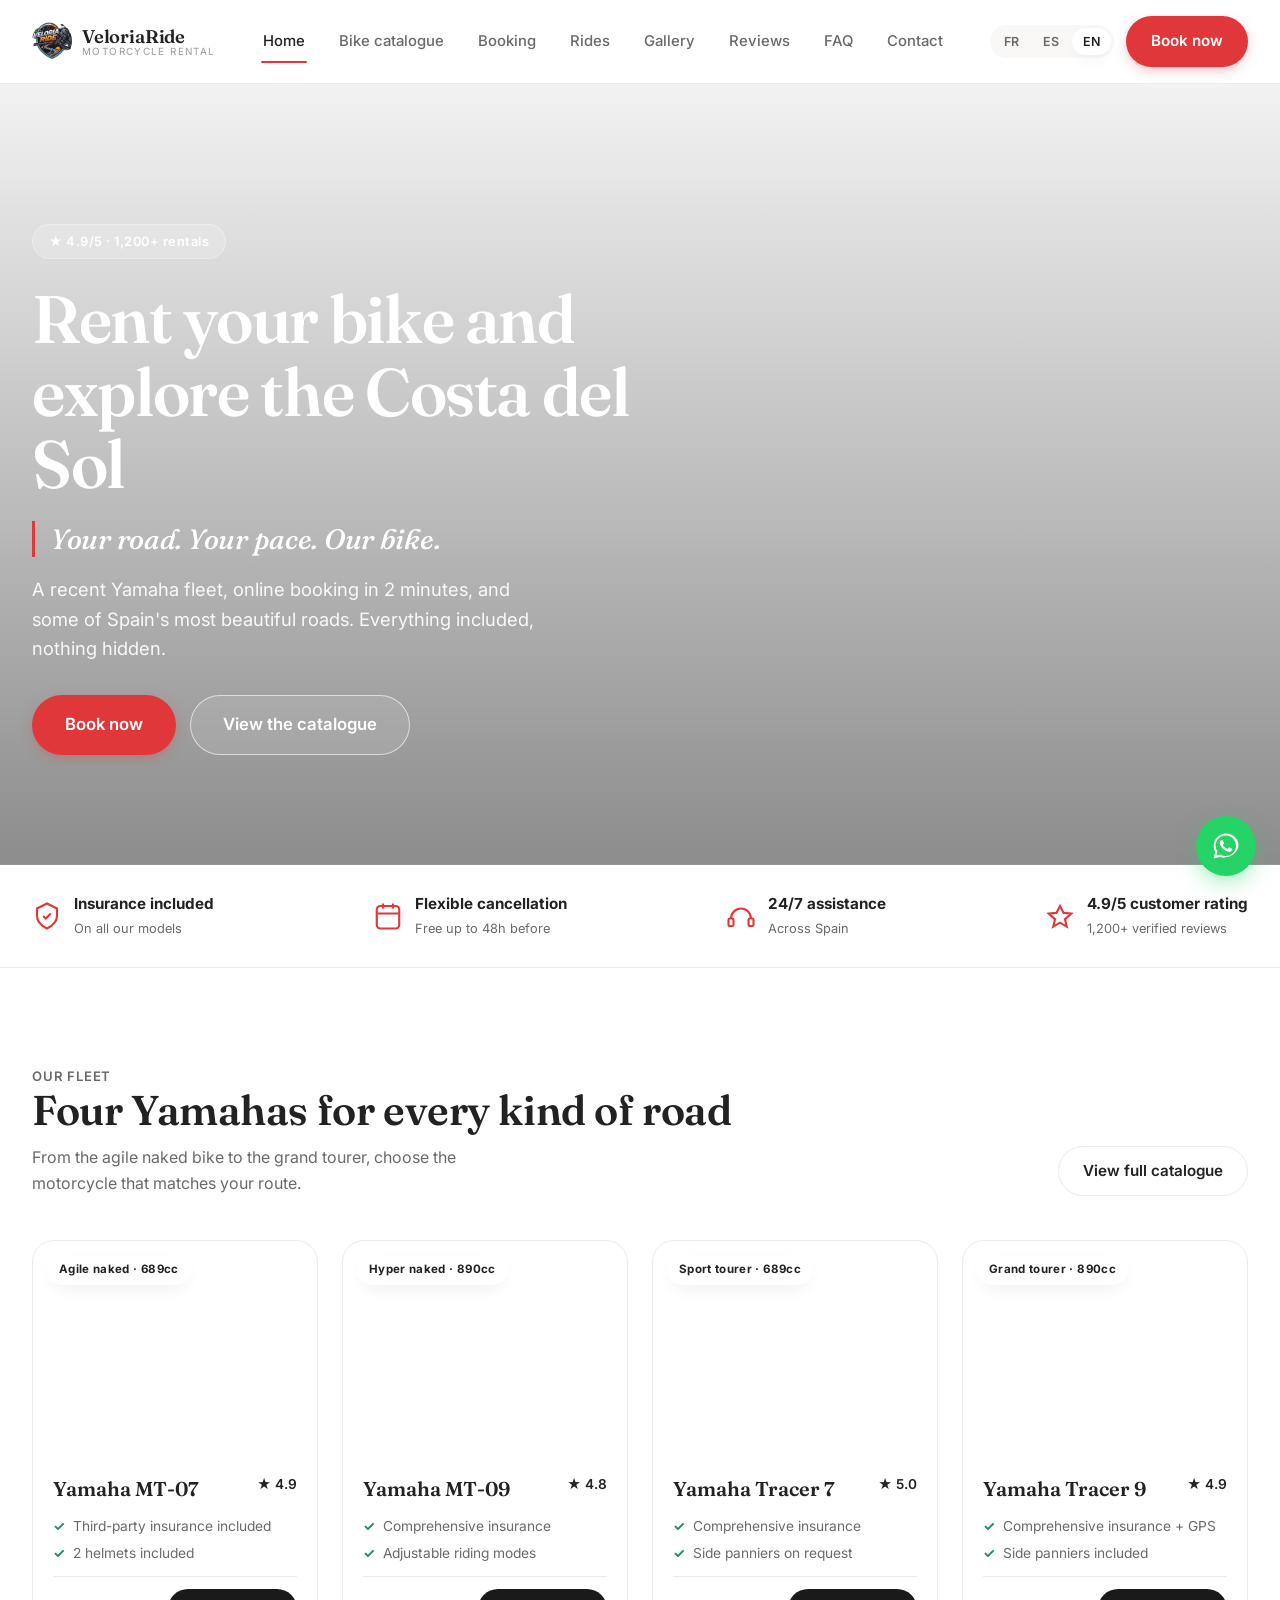
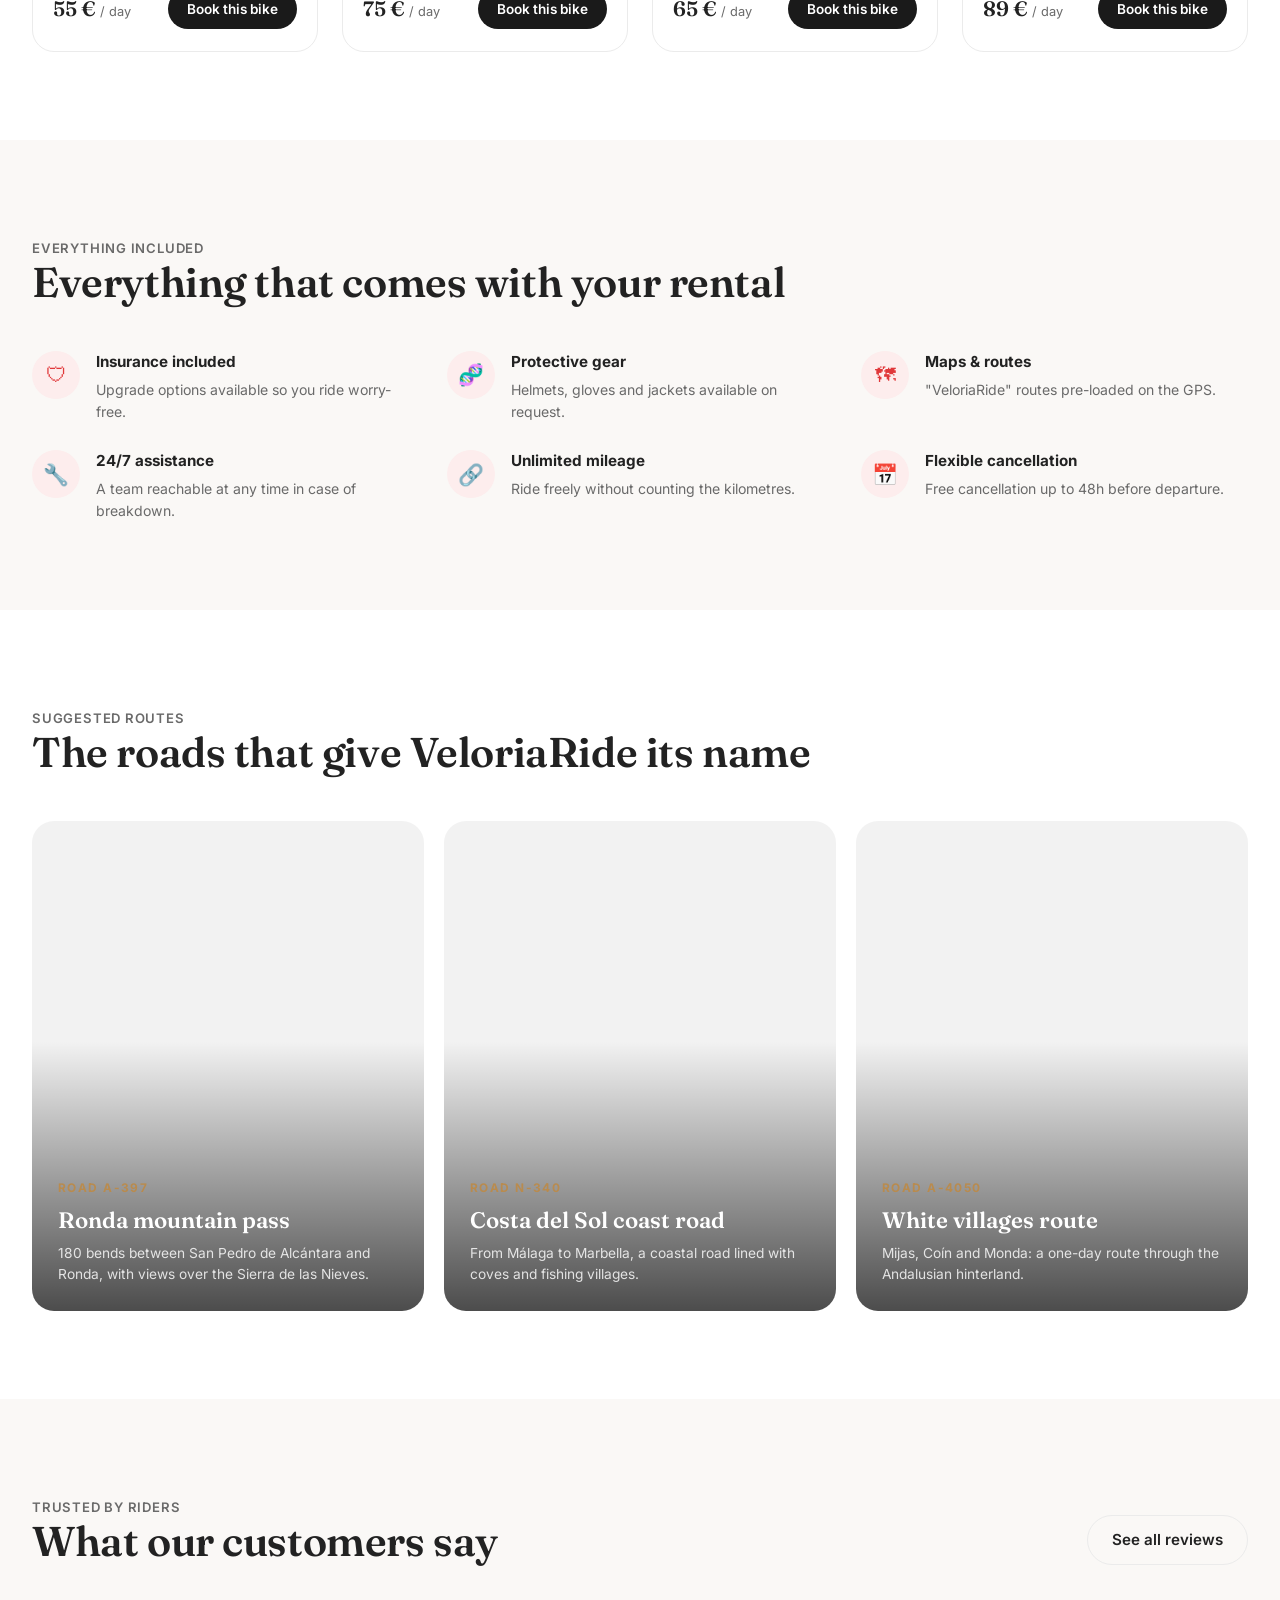
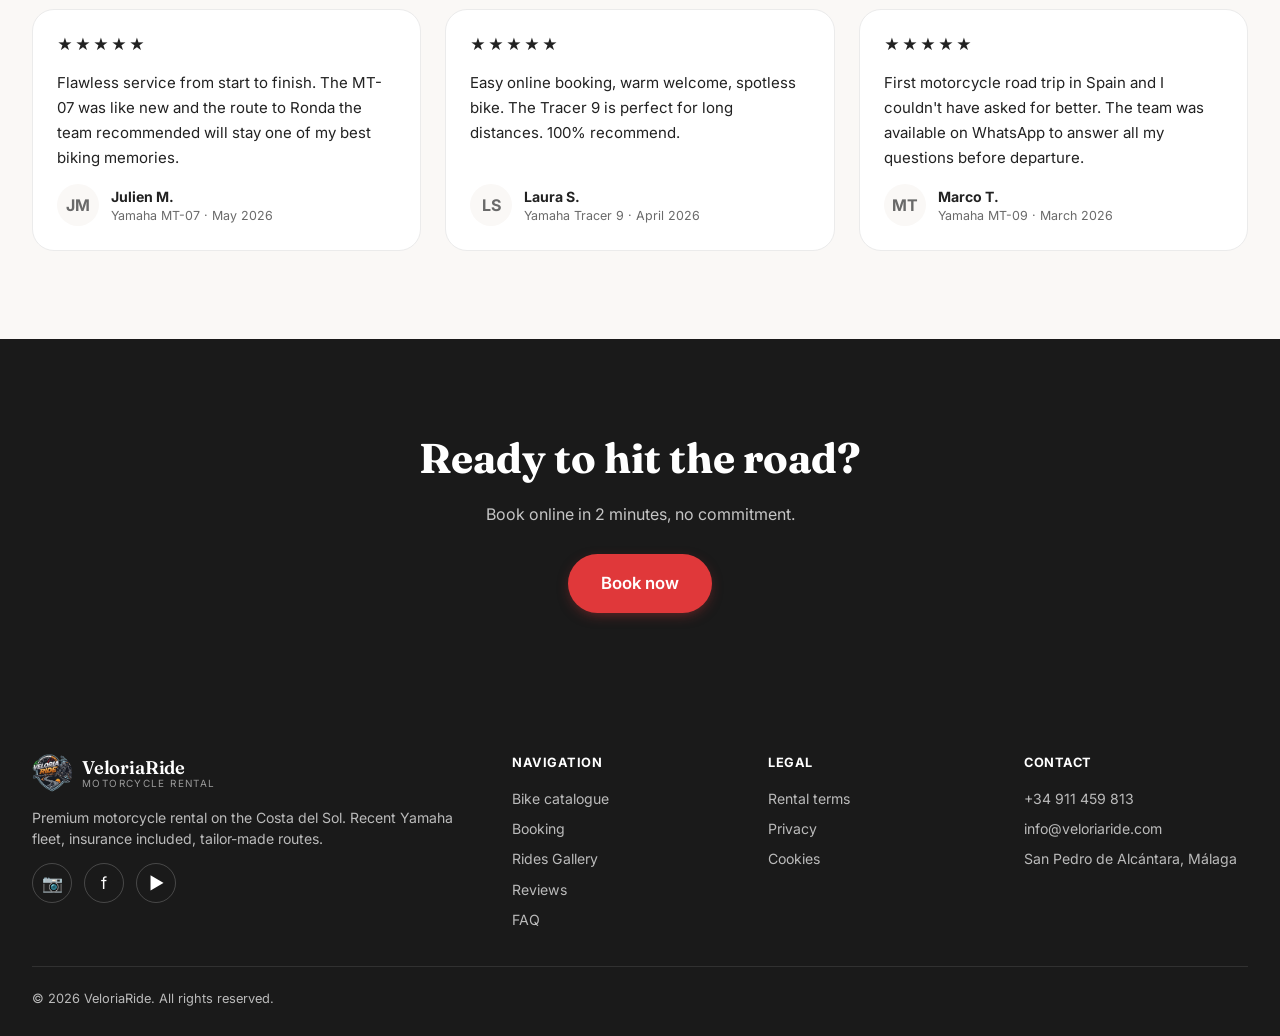
==== commit 826237a1: "Add files via upload" ====
--- a/index.html
+++ b/index.html
@@ -8,12 +8,12 @@
 <meta property="og:title" content="VeloriaRide — Location de motos Costa del Sol">
 <meta property="og:description" content="Location de motos premium sur la Costa del Sol. Réservation en ligne, assurance incluse.">
 <meta property="og:type" content="website">
-<link rel="icon" type="image/png" href="favicon.png">
+<link rel="icon" type="image/png" href="./favicon.png">
 <link rel="preconnect" href="https://fonts.googleapis.com">
 <link rel="preconnect" href="https://fonts.gstatic.com" crossorigin>
 <link href="https://fonts.googleapis.com/css2?family=Fraunces:ital,opsz,wght@0,9..144,400;0,9..144,600;1,9..144,500&family=Inter:wght@400;500;600;700&display=swap" rel="stylesheet">
-<link rel="stylesheet" href="css/base.css">
-<link rel="stylesheet" href="css/components.css">
+<link rel="stylesheet" href="./css/base.css">
+<link rel="stylesheet" href="./css/components.css">
 </head>
 <body>
 
@@ -21,7 +21,7 @@
 <header class="site-header">
   <nav class="nav">
     <a href="index.html" class="logo">
-      <span class="logo-mark"><img src="images/logo-header.png" alt="VeloriaRide logo"></span>
+      <span class="logo-mark"><img src="./images/logo-header.png" alt="VeloriaRide logo"></span>
       <span class="logo-text">
         <strong>VeloriaRide</strong>
         <span>Motorcycle Rental</span>
@@ -32,6 +32,7 @@
       <a href="index.html" class="active" data-i18n="nav_home">Accueil</a>
       <a href="catalogue.html" data-i18n="nav_fleet">Catalogue motos</a>
       <a href="reservation.html" data-i18n="nav_booking">Réservation</a>
+      <a href="balades.html" data-i18n="nav_rides">Balades</a>
       <a href="galerie.html" data-i18n="nav_gallery">Galerie</a>
       <a href="avis.html" data-i18n="nav_reviews">Avis clients</a>
       <a href="faq.html" data-i18n="nav_faq">FAQ</a>
@@ -50,7 +51,7 @@
 </header>
 
 <!-- ================= HERO ================= -->
-<section class="hero" style="--hero-img:url('/images/hero.jpg')">
+<section class="hero" style="--hero-img:url('./images/hero.jpg')">
   <!-- PHOTO SLOT: replace images/hero.jpg — recommended: motorcycle on a
        coastal road, golden hour, 1920x1080 -->
   <div class="hero-content">
@@ -102,7 +103,7 @@
     <div class="fleet-grid">
 
       <article class="bike-card">
-        <div class="bike-photo" style="--bike-img:url('/images/mt07.jpg')">
+        <div class="bike-photo" style="--bike-img:url('./images/mt07.jpg')">
           <span class="bike-badge" data-i18n="bike_mt07_tag">Naked agile · 689 cc</span>
         </div>
         <div class="bike-body">
@@ -122,7 +123,7 @@
       </article>
 
       <article class="bike-card">
-        <div class="bike-photo" style="--bike-img:url('/images/mt09.jpg')">
+        <div class="bike-photo" style="--bike-img:url('./images/mt09.jpg')">
           <span class="bike-badge" data-i18n="bike_mt09_tag">Hyper naked · 890 cc</span>
         </div>
         <div class="bike-body">
@@ -142,7 +143,7 @@
       </article>
 
       <article class="bike-card">
-        <div class="bike-photo" style="--bike-img:url('/images/tracer7.jpg')">
+        <div class="bike-photo" style="--bike-img:url('./images/tracer7.jpg')">
           <span class="bike-badge" data-i18n="bike_tracer7_tag">Routière sport · 689 cc</span>
         </div>
         <div class="bike-body">
@@ -162,7 +163,7 @@
       </article>
 
       <article class="bike-card">
-        <div class="bike-photo" style="--bike-img:url('/images/tracer9.jpg')">
+        <div class="bike-photo" style="--bike-img:url('./images/tracer9.jpg')">
           <span class="bike-badge" data-i18n="bike_tracer9_tag">Grand tourisme · 890 cc</span>
         </div>
         <div class="bike-body">
@@ -233,17 +234,17 @@
       </div>
     </div>
     <div class="routes-band">
-      <div class="route-card" style="--route-img:url('/images/route-ronda.jpg')">
+      <div class="route-card" style="--route-img:url('./images/route-ronda.jpg')">
         <p class="km" data-i18n="route1_km">ROUTE A-397</p>
         <h3 data-i18n="route1_t">Col de la Ronda</h3>
         <p data-i18n="route1_p">180 virages entre San Pedro de Alcántara et Ronda.</p>
       </div>
-      <div class="route-card" style="--route-img:url('/images/route-coast.jpg')">
+      <div class="route-card" style="--route-img:url('./images/route-coast.jpg')">
         <p class="km" data-i18n="route2_km">ROUTE N-340</p>
         <h3 data-i18n="route2_t">Corniche de la Costa del Sol</h3>
         <p data-i18n="route2_p">De Malaga à Marbella, une route côtière.</p>
       </div>
-      <div class="route-card" style="--route-img:url('/images/route-villages.jpg')">
+      <div class="route-card" style="--route-img:url('./images/route-villages.jpg')">
         <p class="km" data-i18n="route3_km">ROUTE A-4050</p>
         <h3 data-i18n="route3_t">Villages blancs</h3>
         <p data-i18n="route3_p">Mijas, Coín et Monda en une journée.</p>
@@ -315,7 +316,7 @@
     <div class="footer-grid">
       <div>
         <div class="logo" style="margin-bottom:14px;">
-          <span class="logo-mark"><img src="images/logo-header.png" alt="VeloriaRide logo"></span>
+          <span class="logo-mark"><img src="./images/logo-header.png" alt="VeloriaRide logo"></span>
           <span class="logo-text"><strong style="color:#fff;">VeloriaRide</strong><span>Motorcycle Rental</span></span>
         </div>
         <p data-i18n="footer_about">Location de motos premium sur la Costa del Sol.</p>
@@ -330,7 +331,8 @@
         <ul>
           <li><a href="catalogue.html" data-i18n="nav_fleet">Catalogue motos</a></li>
           <li><a href="reservation.html" data-i18n="nav_booking">Réservation</a></li>
-          <li><a href="galerie.html" data-i18n="nav_gallery">Galerie</a></li>
+          <li><a href="balades.html" data-i18n="nav_rides">Balades</a>
+      <a href="galerie.html" data-i18n="nav_gallery">Galerie</a></li>
           <li><a href="avis.html" data-i18n="nav_reviews">Avis clients</a></li>
           <li><a href="faq.html" data-i18n="nav_faq">FAQ</a></li>
         </ul>
@@ -362,7 +364,7 @@
 <div class="whatsapp-fab">
   <div class="whatsapp-panel" id="whatsappPanel">
     <div class="whatsapp-panel-head">
-      <div class="avatar"><img src="images/logo-header.png" alt=""></div>
+      <div class="avatar"><img src="./images/logo-header.png" alt=""></div>
       <div>
         <strong data-i18n="wa_name">VeloriaRide</strong>
         <span data-i18n="wa_status">Répond généralement en quelques minutes</span>
@@ -380,7 +382,7 @@
   </button>
 </div>
 
-<script src="js/i18n.js"></script>
-<script src="js/main.js"></script>
+<script src="./js/i18n.js"></script>
+<script src="./js/main.js"></script>
 </body>
 </html>
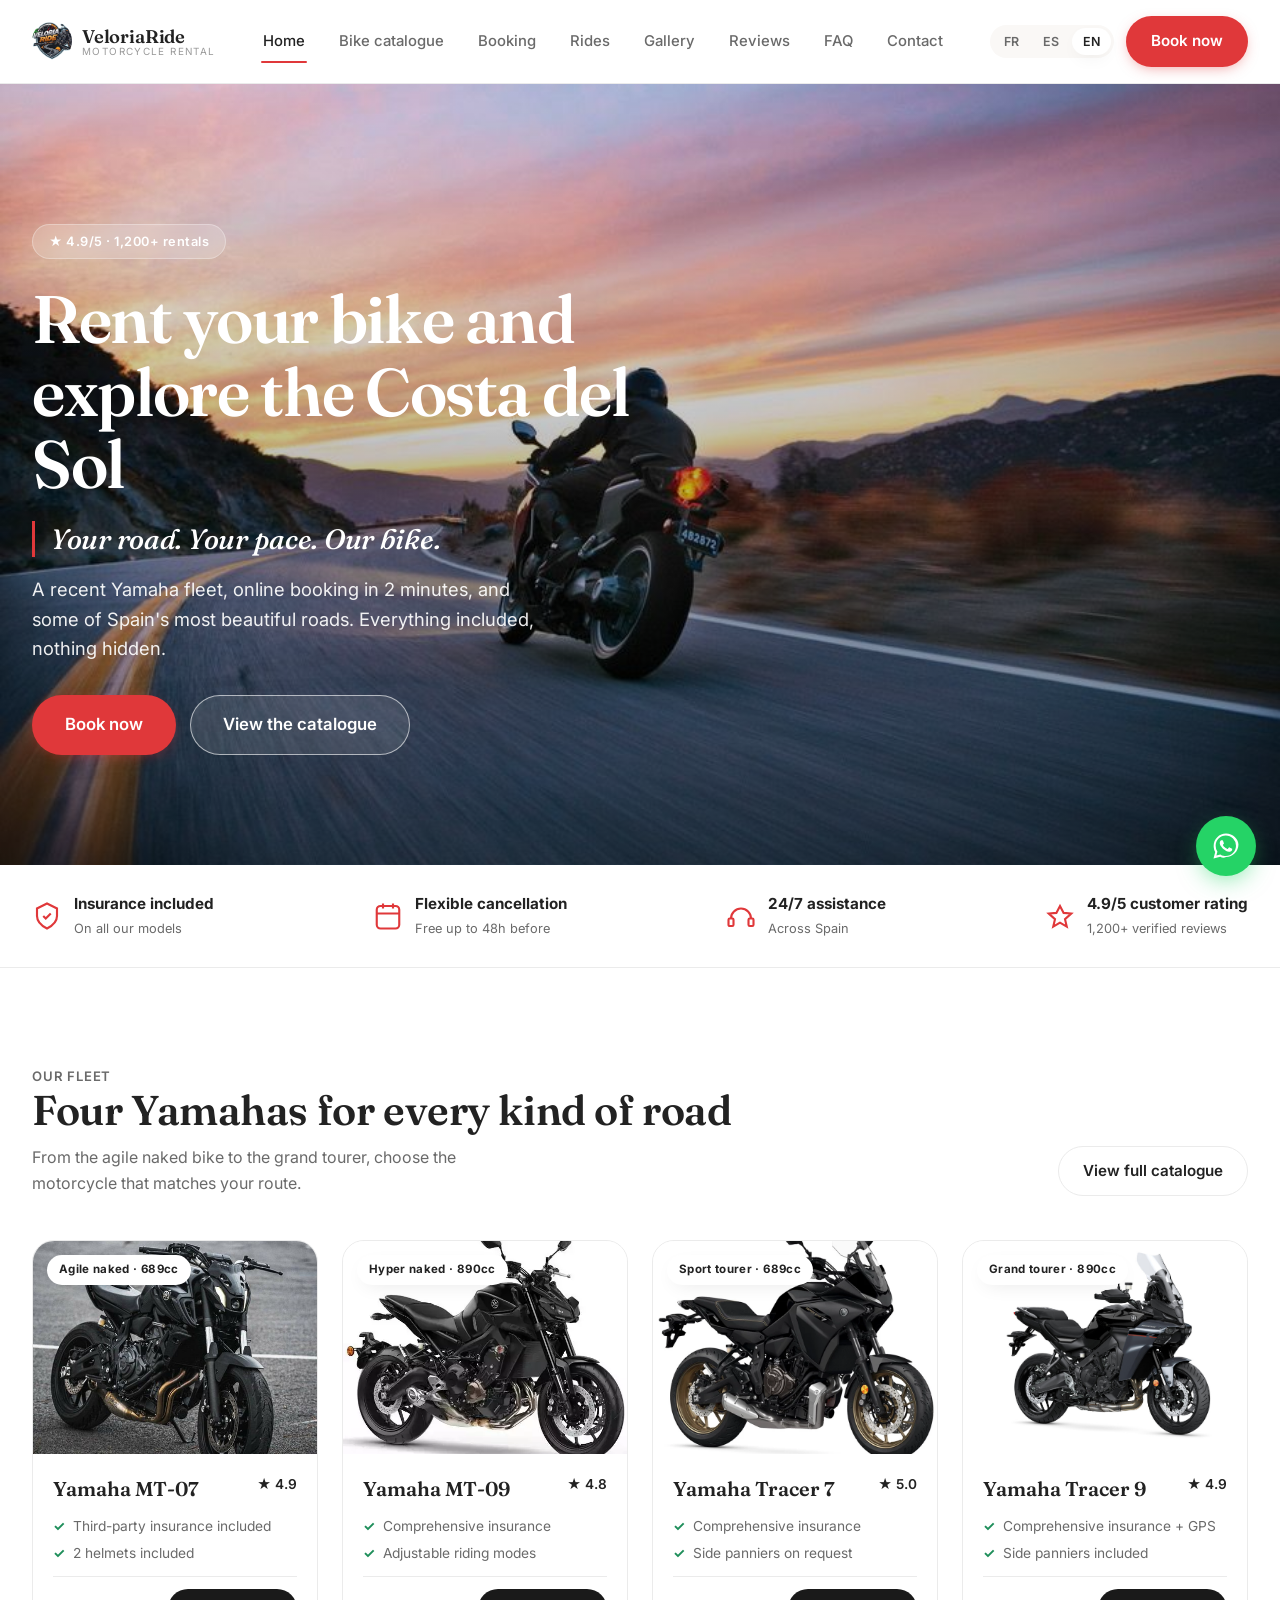
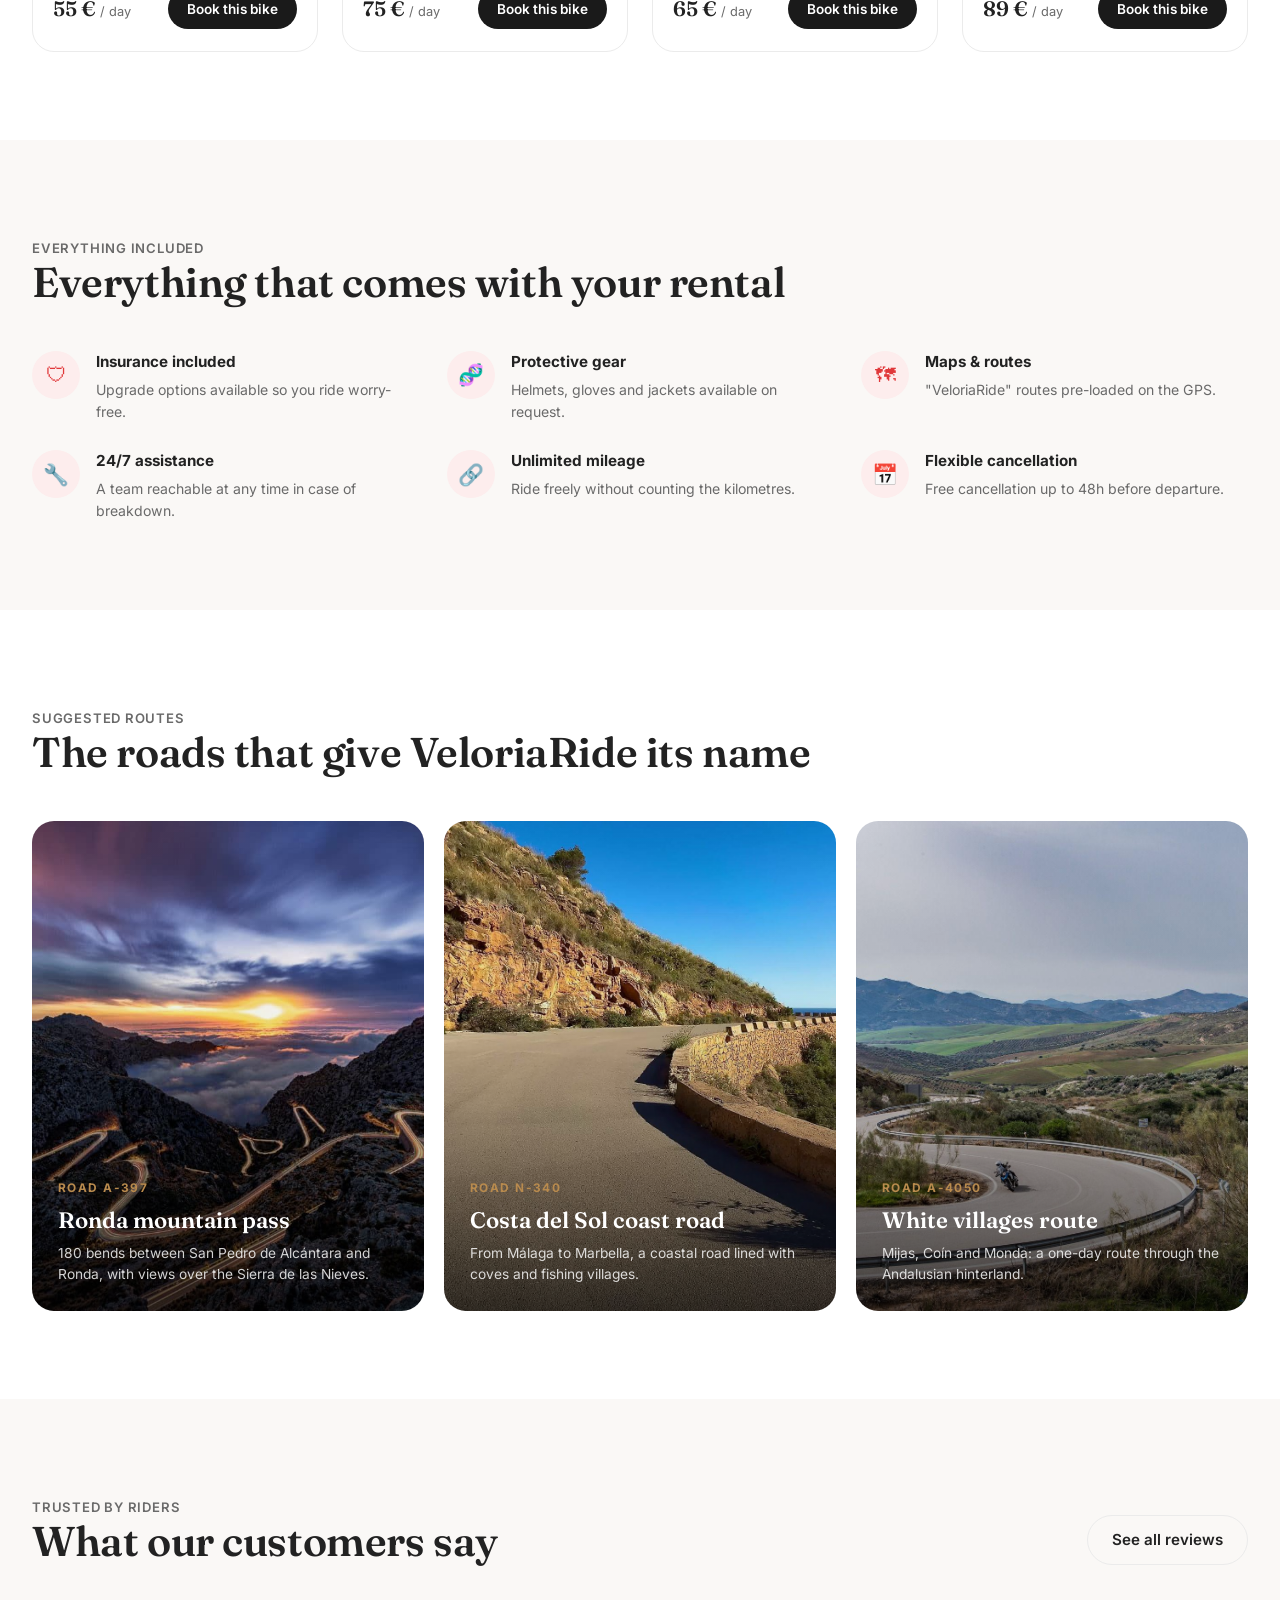
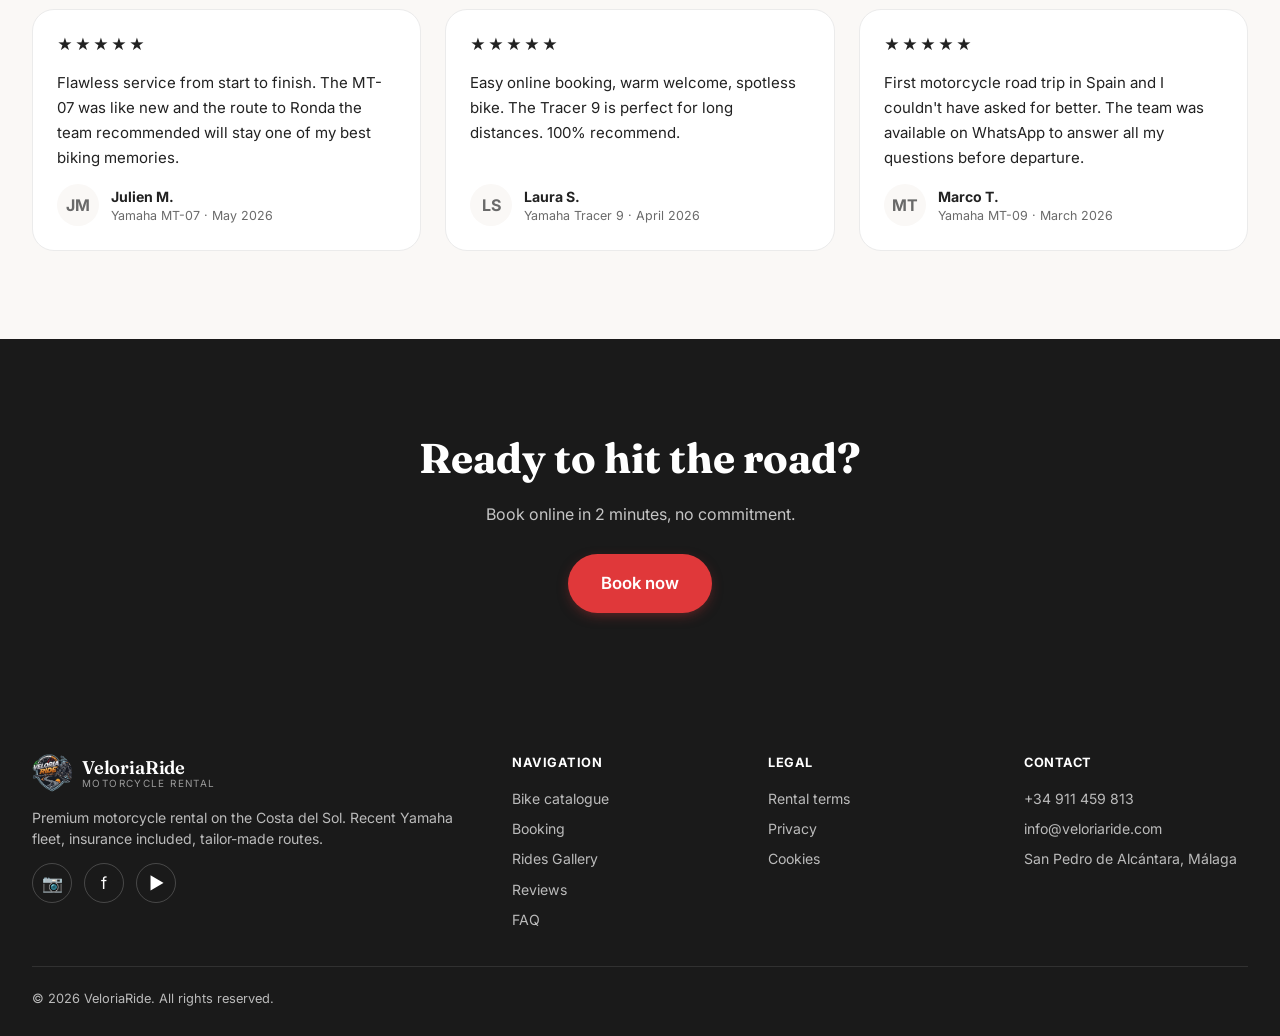
==== commit 70051646: "Add files via upload" ====
--- a/index.html
+++ b/index.html
@@ -51,7 +51,7 @@
 </header>
 
 <!-- ================= HERO ================= -->
-<section class="hero" style="--hero-img:url('./images/hero.jpg')">
+<section class="hero" style="--hero-img:url('../images/hero.jpg')">
   <!-- PHOTO SLOT: replace images/hero.jpg — recommended: motorcycle on a
        coastal road, golden hour, 1920x1080 -->
   <div class="hero-content">
@@ -103,7 +103,7 @@
     <div class="fleet-grid">
 
       <article class="bike-card">
-        <div class="bike-photo" style="--bike-img:url('./images/mt07.jpg')">
+        <div class="bike-photo" style="--bike-img:url('../images/mt07.jpg')">
           <span class="bike-badge" data-i18n="bike_mt07_tag">Naked agile · 689 cc</span>
         </div>
         <div class="bike-body">
@@ -123,7 +123,7 @@
       </article>
 
       <article class="bike-card">
-        <div class="bike-photo" style="--bike-img:url('./images/mt09.jpg')">
+        <div class="bike-photo" style="--bike-img:url('../images/mt09.jpg')">
           <span class="bike-badge" data-i18n="bike_mt09_tag">Hyper naked · 890 cc</span>
         </div>
         <div class="bike-body">
@@ -143,7 +143,7 @@
       </article>
 
       <article class="bike-card">
-        <div class="bike-photo" style="--bike-img:url('./images/tracer7.jpg')">
+        <div class="bike-photo" style="--bike-img:url('../images/tracer7.jpg')">
           <span class="bike-badge" data-i18n="bike_tracer7_tag">Routière sport · 689 cc</span>
         </div>
         <div class="bike-body">
@@ -163,7 +163,7 @@
       </article>
 
       <article class="bike-card">
-        <div class="bike-photo" style="--bike-img:url('./images/tracer9.jpg')">
+        <div class="bike-photo" style="--bike-img:url('../images/tracer9.jpg')">
           <span class="bike-badge" data-i18n="bike_tracer9_tag">Grand tourisme · 890 cc</span>
         </div>
         <div class="bike-body">
@@ -234,17 +234,17 @@
       </div>
     </div>
     <div class="routes-band">
-      <div class="route-card" style="--route-img:url('./images/route-ronda.jpg')">
+      <div class="route-card" style="--route-img:url('../images/route-ronda.jpg')">
         <p class="km" data-i18n="route1_km">ROUTE A-397</p>
         <h3 data-i18n="route1_t">Col de la Ronda</h3>
         <p data-i18n="route1_p">180 virages entre San Pedro de Alcántara et Ronda.</p>
       </div>
-      <div class="route-card" style="--route-img:url('./images/route-coast.jpg')">
+      <div class="route-card" style="--route-img:url('../images/route-coast.jpg')">
         <p class="km" data-i18n="route2_km">ROUTE N-340</p>
         <h3 data-i18n="route2_t">Corniche de la Costa del Sol</h3>
         <p data-i18n="route2_p">De Malaga à Marbella, une route côtière.</p>
       </div>
-      <div class="route-card" style="--route-img:url('./images/route-villages.jpg')">
+      <div class="route-card" style="--route-img:url('../images/route-villages.jpg')">
         <p class="km" data-i18n="route3_km">ROUTE A-4050</p>
         <h3 data-i18n="route3_t">Villages blancs</h3>
         <p data-i18n="route3_p">Mijas, Coín et Monda en une journée.</p>
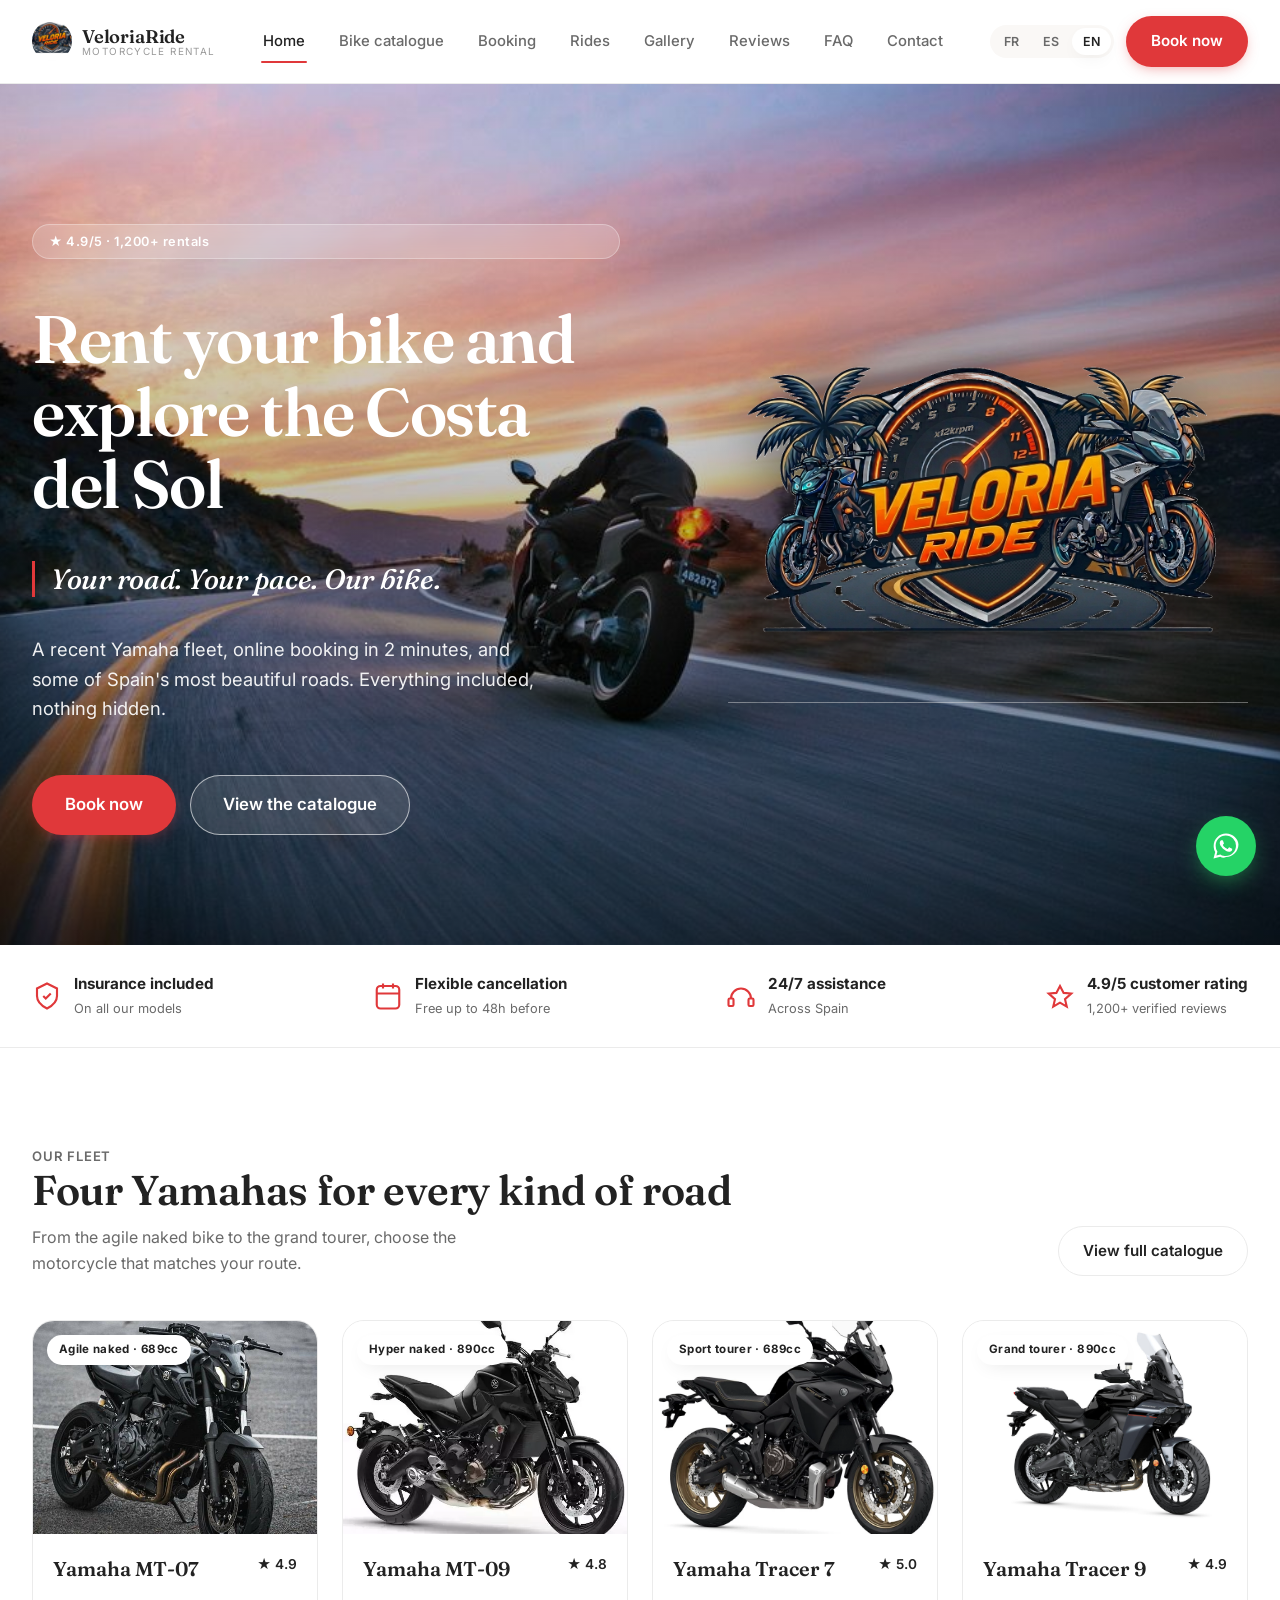
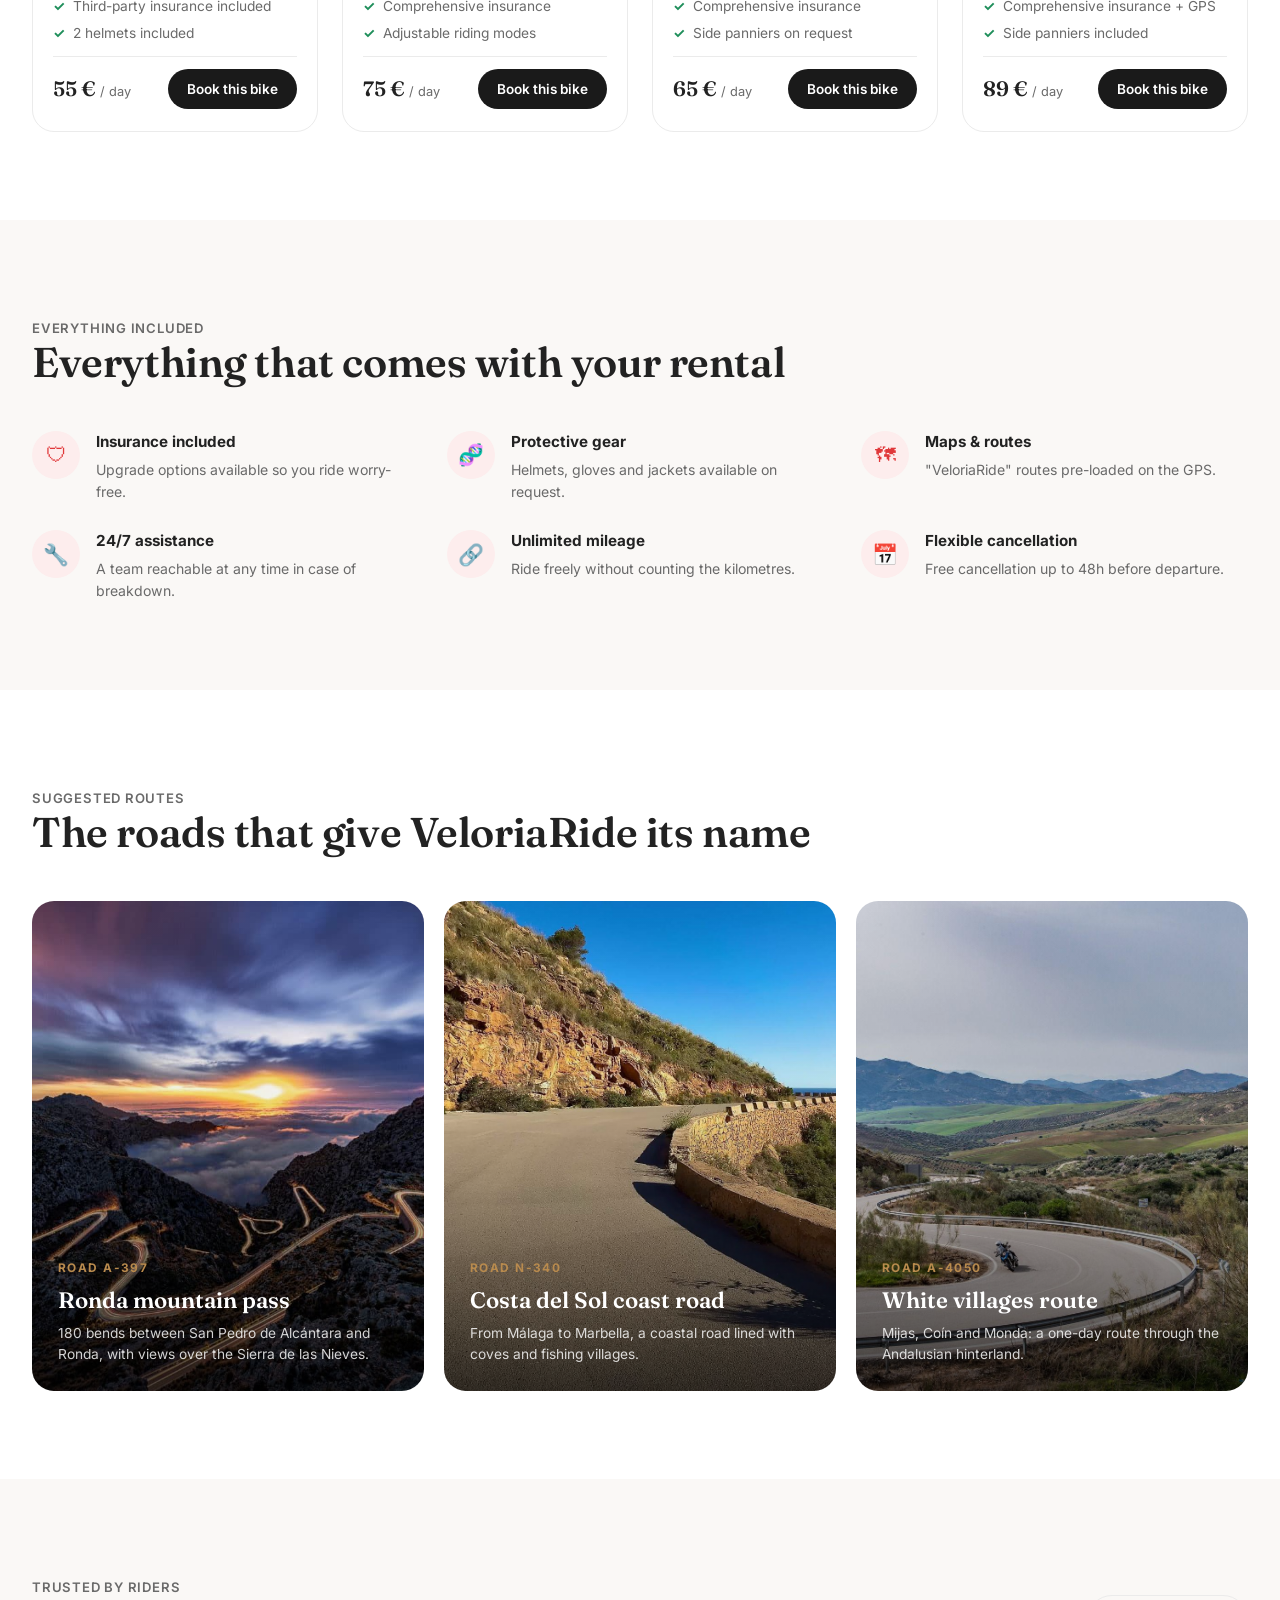
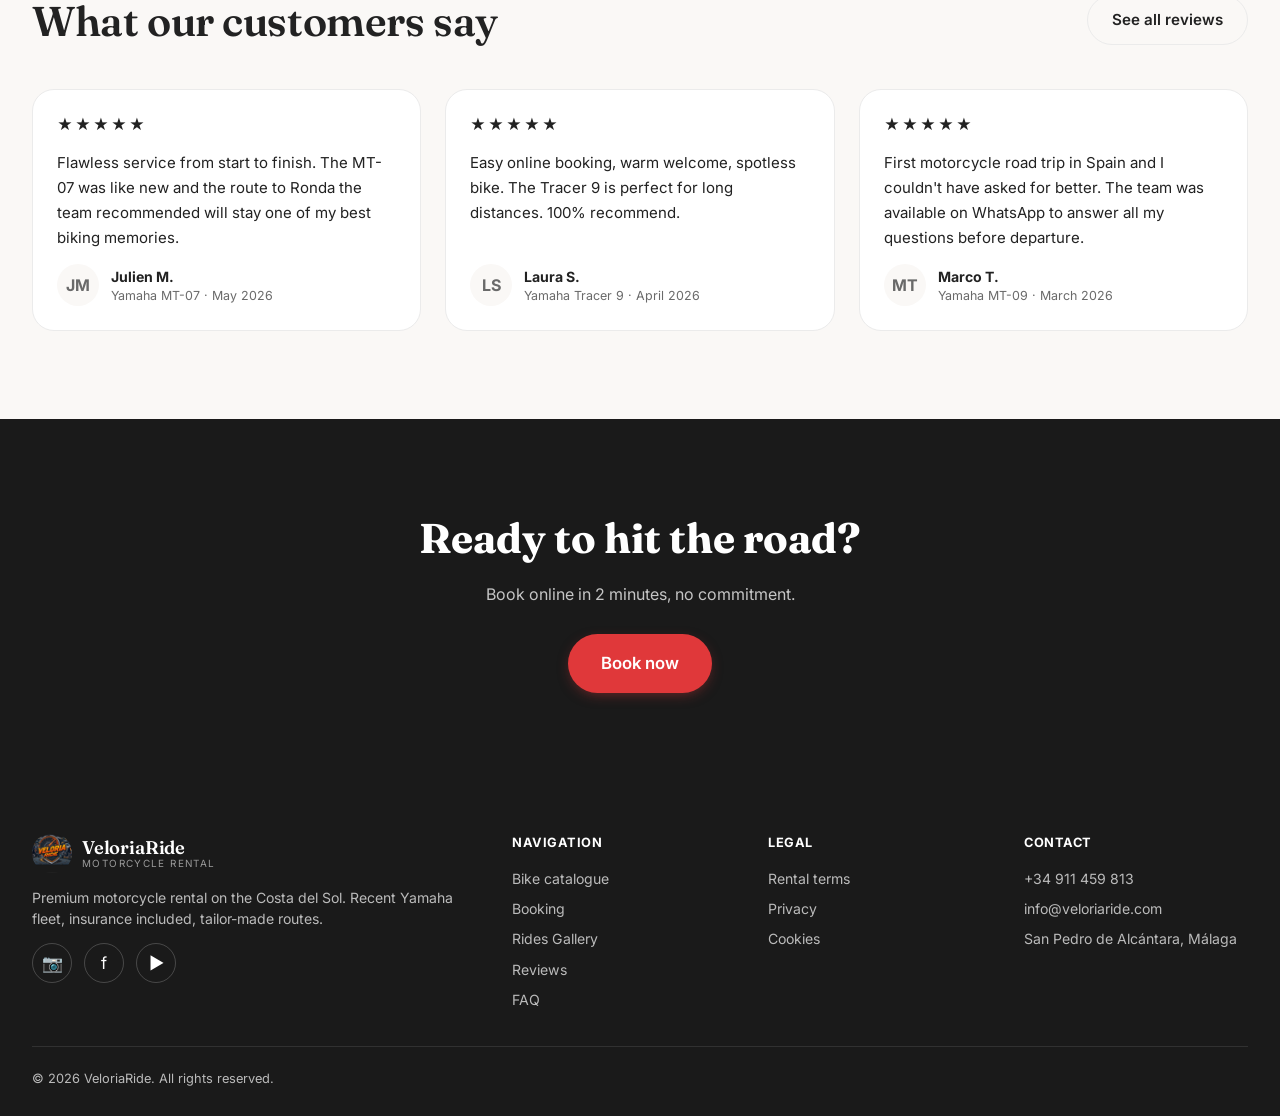
==== commit 68a5d5a2: "Add files via upload" ====
--- a/index.html
+++ b/index.html
@@ -52,16 +52,19 @@
 
 <!-- ================= HERO ================= -->
 <section class="hero" style="--hero-img:url('../images/hero.jpg')">
-  <!-- PHOTO SLOT: replace images/hero.jpg — recommended: motorcycle on a
-       coastal road, golden hour, 1920x1080 -->
-  <div class="hero-content">
-    <span class="hero-badge-pill" data-i18n="hero_pill">★ 4.9/5 · 1,200+ rentals</span>
-    <h1 data-i18n="hero_title">Louez votre moto et explorez la Costa del Sol</h1>
-    <p class="hero-slogan" data-i18n="hero_slogan">Votre route. Votre rythme. Notre moto.</p>
-    <p data-i18n="hero_sub">Une flotte Yamaha récente, une réservation en ligne en 2 minutes, et des routes parmi les plus belles d'Espagne.</p>
-    <div class="hero-ctas">
-      <a href="reservation.html#booking" class="btn btn-primary btn-lg" data-i18n="hero_cta_book">Réserver maintenant</a>
-      <a href="catalogue.html" class="btn btn-outline btn-lg" data-i18n="hero_cta_fleet">Voir le catalogue</a>
+  <div class="hero-content hero-split">
+    <div class="hero-left">
+      <span class="hero-badge-pill" data-i18n="hero_pill">★ 4.9/5 · 1,200+ rentals</span>
+      <h1 data-i18n="hero_title">Louez votre moto et explorez la Costa del Sol</h1>
+      <p class="hero-slogan" data-i18n="hero_slogan">Votre route. Votre rythme. Notre moto.</p>
+      <p data-i18n="hero_sub">Une flotte Yamaha récente, une réservation en ligne en 2 minutes, et des routes parmi les plus belles d'Espagne.</p>
+      <div class="hero-ctas">
+        <a href="reservation.html#booking" class="btn btn-primary btn-lg" data-i18n="hero_cta_book">Réserver maintenant</a>
+        <a href="catalogue.html" class="btn btn-outline btn-lg" data-i18n="hero_cta_fleet">Voir le catalogue</a>
+      </div>
+    </div>
+    <div class="hero-right">
+      <img src="./images/logo-badge.png" alt="VeloriaRide logo" class="hero-logo-big">
     </div>
   </div>
 </section>
--- a/css/components.css
+++ b/css/components.css
@@ -52,8 +52,47 @@
 }
 .hero-content{
   position:relative; z-index:2;
-  max-width:680px; padding:140px 32px 110px;
-}
+  width:100%;
+}
+/* ---- Hero layout : texte gauche / grand logo droite ---- */
+.hero-split{
+  display:grid;
+  grid-template-columns:1fr 1fr;
+  gap:40px;
+  align-items:center;
+  padding:140px 32px 110px;
+  max-width:1280px;
+  margin:0 auto;
+}
+.hero-left{
+  display:flex; flex-direction:column; gap:20px;
+}
+.hero-right{
+  display:flex; align-items:center; justify-content:flex-end;
+}
+.hero-logo-big{
+  width:100%;
+  max-width:520px;
+  height:auto;
+  filter:drop-shadow(0 8px 32px rgba(0,0,0,.5));
+  animation:float 4s ease-in-out infinite;
+}
+@keyframes float{
+  0%, 100%{ transform:translateY(0); }
+  50%{ transform:translateY(-12px); }
+}
+@media (max-width:900px){
+  .hero-split{
+    grid-template-columns:1fr;
+    padding:100px 24px 60px;
+  }
+  .hero-right{
+    justify-content:center;
+    order:-1;
+  }
+  .hero-logo-big{ max-width:300px; }
+}
+
 .hero-badge-pill{
   display:inline-flex; align-items:center; gap:8px;
   background:rgba(255,255,255,.18); backdrop-filter:blur(6px);
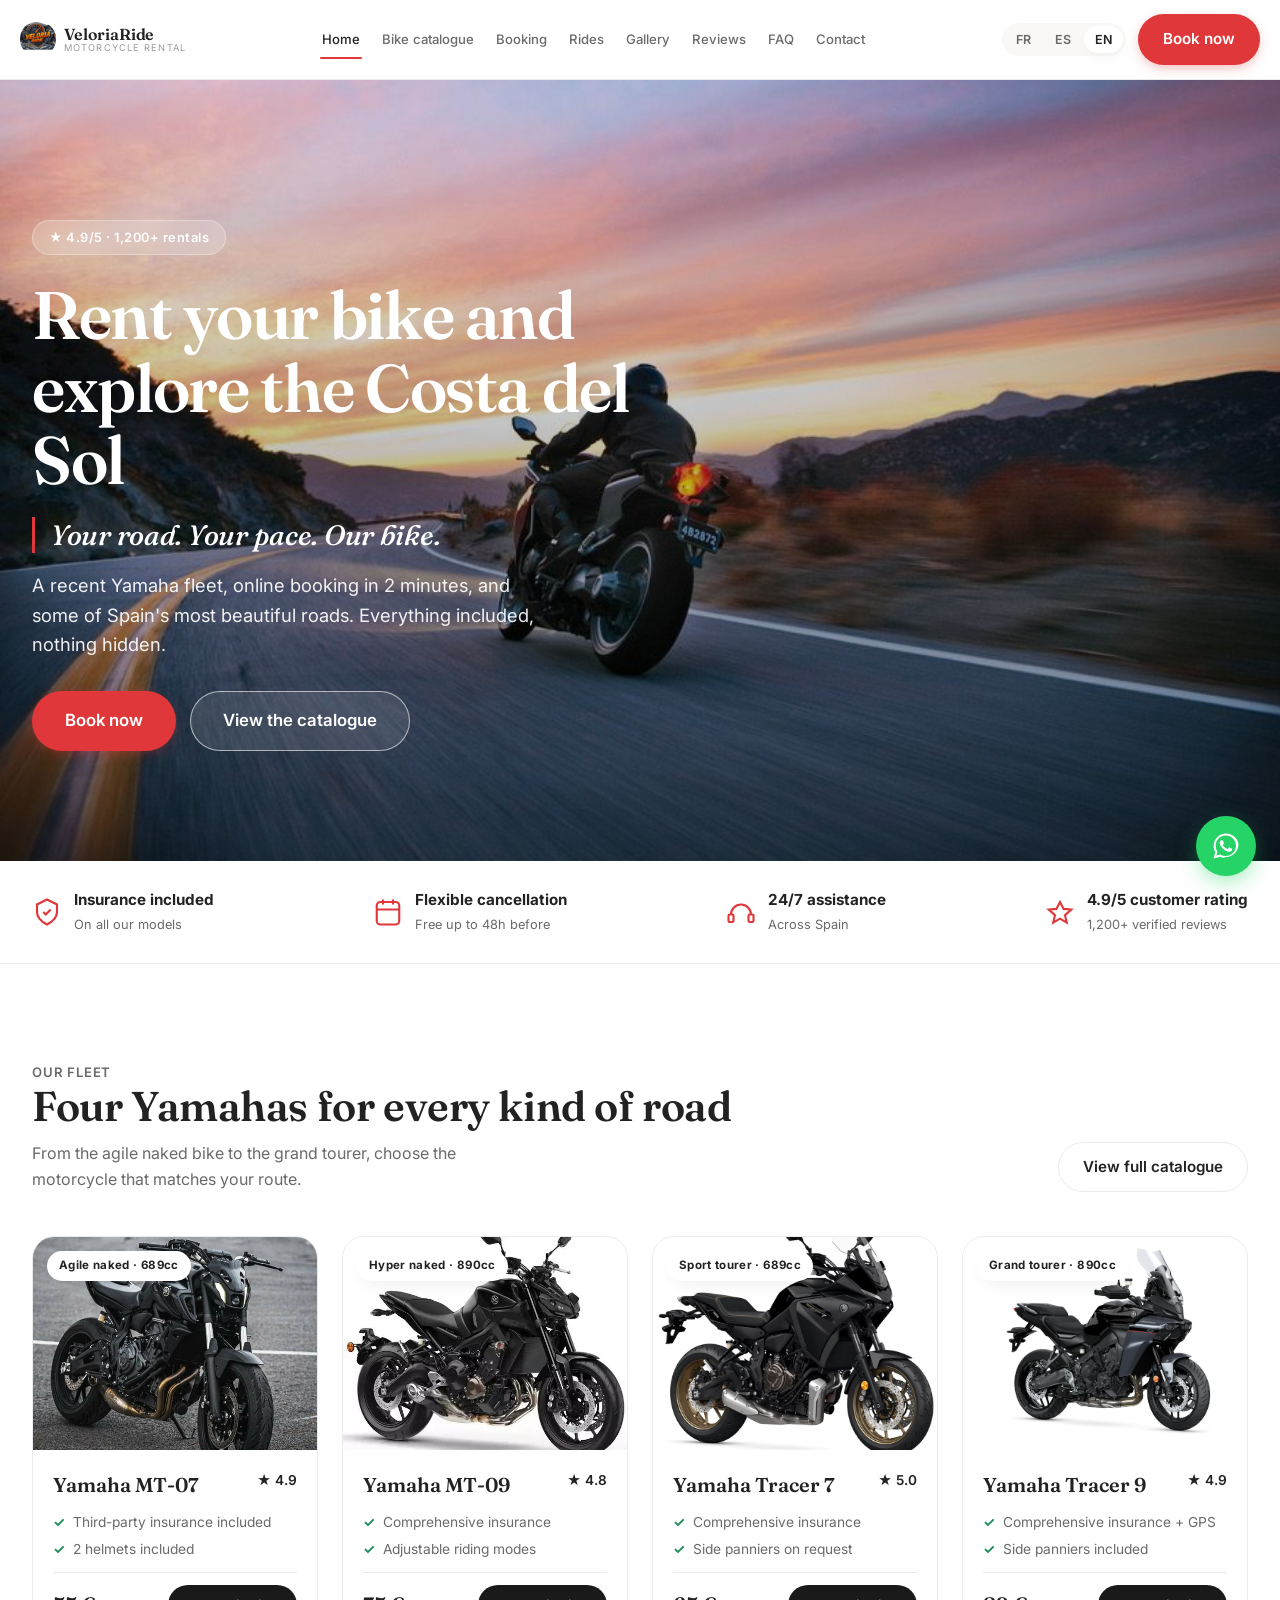
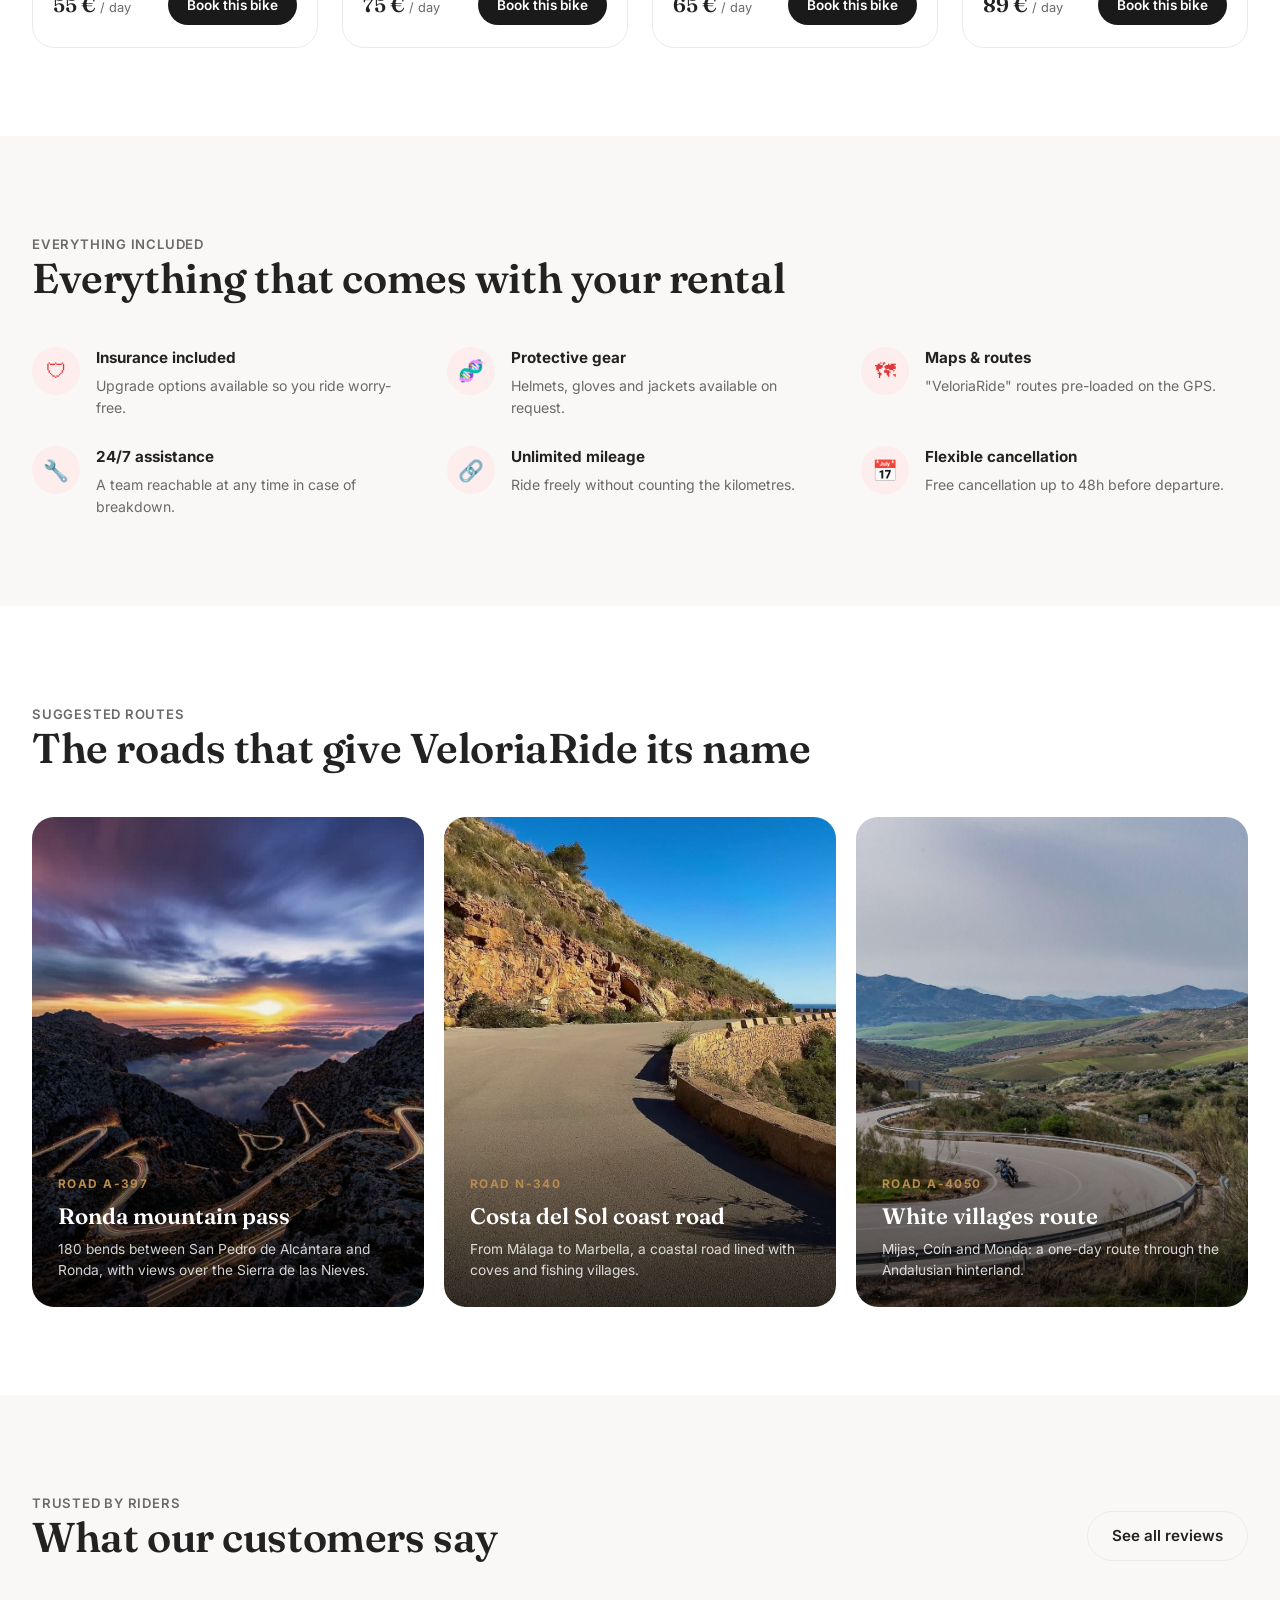
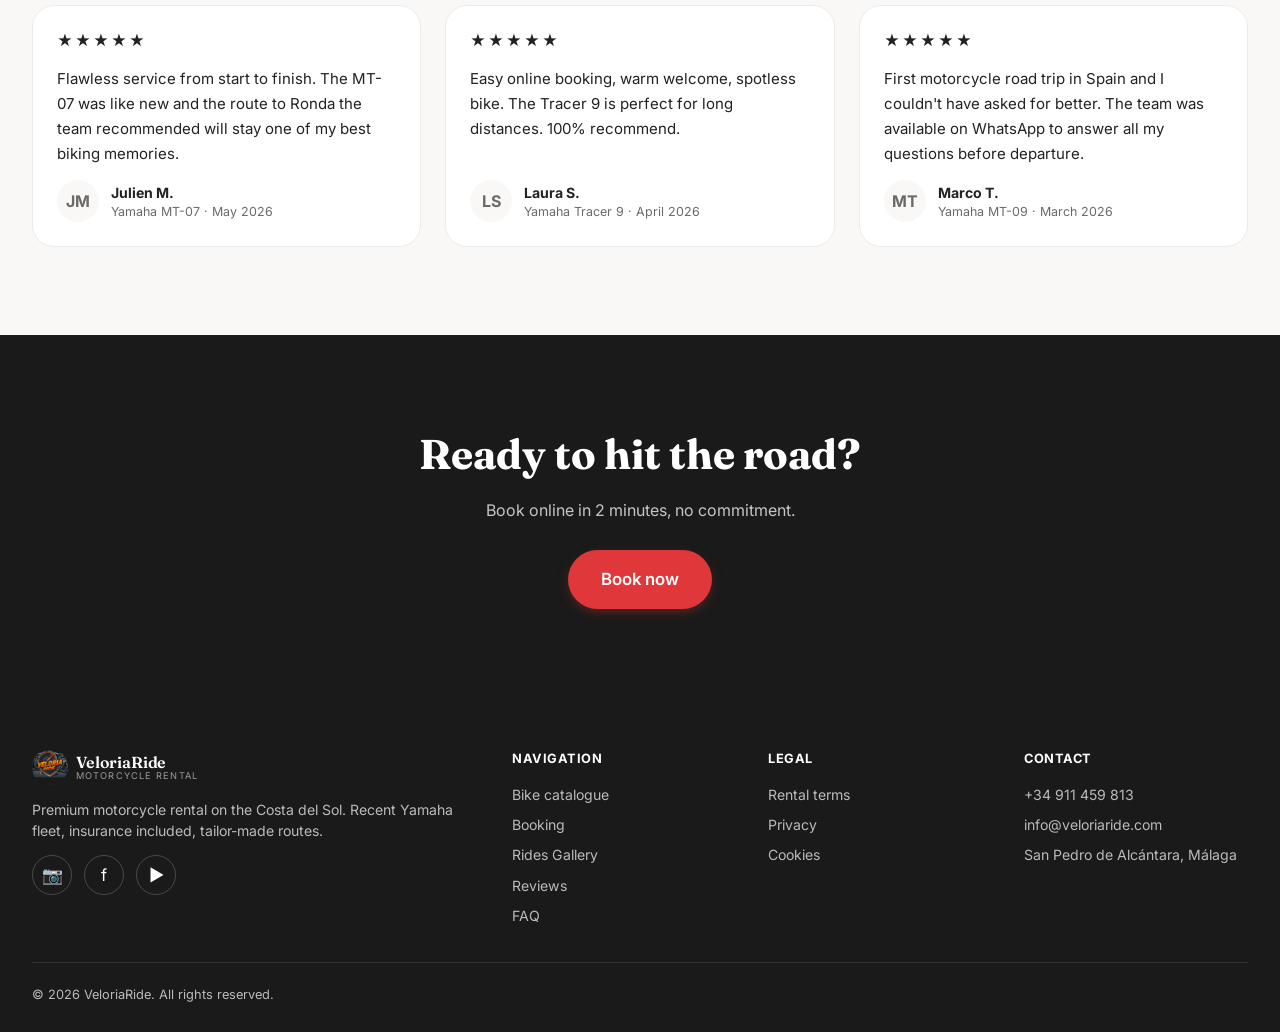
==== commit 85db9a58: "Add files via upload" ====
--- a/index.html
+++ b/index.html
@@ -52,19 +52,14 @@
 
 <!-- ================= HERO ================= -->
 <section class="hero" style="--hero-img:url('../images/hero.jpg')">
-  <div class="hero-content hero-split">
-    <div class="hero-left">
-      <span class="hero-badge-pill" data-i18n="hero_pill">★ 4.9/5 · 1,200+ rentals</span>
-      <h1 data-i18n="hero_title">Louez votre moto et explorez la Costa del Sol</h1>
-      <p class="hero-slogan" data-i18n="hero_slogan">Votre route. Votre rythme. Notre moto.</p>
-      <p data-i18n="hero_sub">Une flotte Yamaha récente, une réservation en ligne en 2 minutes, et des routes parmi les plus belles d'Espagne.</p>
-      <div class="hero-ctas">
-        <a href="reservation.html#booking" class="btn btn-primary btn-lg" data-i18n="hero_cta_book">Réserver maintenant</a>
-        <a href="catalogue.html" class="btn btn-outline btn-lg" data-i18n="hero_cta_fleet">Voir le catalogue</a>
-      </div>
-    </div>
-    <div class="hero-right">
-      <img src="./images/logo-badge.png" alt="VeloriaRide logo" class="hero-logo-big">
+  <div class="hero-content">
+    <span class="hero-badge-pill" data-i18n="hero_pill">★ 4.9/5 · 1,200+ rentals</span>
+    <h1 data-i18n="hero_title">Louez votre moto et explorez la Costa del Sol</h1>
+    <p class="hero-slogan" data-i18n="hero_slogan">Votre route. Votre rythme. Notre moto.</p>
+    <p data-i18n="hero_sub">Une flotte Yamaha récente, une réservation en ligne en 2 minutes, et des routes parmi les plus belles d'Espagne.</p>
+    <div class="hero-ctas">
+      <a href="reservation.html#booking" class="btn btn-primary btn-lg" data-i18n="hero_cta_book">Réserver maintenant</a>
+      <a href="catalogue.html" class="btn btn-outline btn-lg" data-i18n="hero_cta_fleet">Voir le catalogue</a>
     </div>
   </div>
 </section>
--- a/css/base.css
+++ b/css/base.css
@@ -114,30 +114,31 @@
 }
 .nav{
   display:flex; align-items:center; justify-content:space-between;
-  padding:16px 32px;
+  padding:14px 20px;
   max-width:var(--container); margin:0 auto;
-  gap:24px;
+  gap:12px;
 }
 .logo{
-  display:flex; align-items:center; gap:10px;
-  white-space:nowrap;
+  display:flex; align-items:center; gap:8px;
+  white-space:nowrap; flex-shrink:0;
 }
 .logo-mark{
-  width:40px; height:40px; border-radius:50%;
+  width:36px; height:36px; border-radius:50%;
   overflow:hidden; flex-shrink:0;
   display:flex; align-items:center; justify-content:center;
 }
 .logo-mark img{ width:100%; height:100%; object-fit:cover; }
 .logo-text{ display:flex; flex-direction:column; line-height:1.05; }
 .logo-text strong{
-  font-family:var(--f-display); font-size:1.15rem; font-weight:600; letter-spacing:-.01em;
+  font-family:var(--f-display); font-size:1rem; font-weight:600; letter-spacing:-.01em;
 }
-.logo-text span{ font-size:.62rem; color:var(--c-ink-faint); letter-spacing:.14em; text-transform:uppercase; }
+.logo-text span{ font-size:.58rem; color:var(--c-ink-faint); letter-spacing:.12em; text-transform:uppercase; }
 
 .nav-links{
-  display:flex; align-items:center; gap:30px;
-  font-size:.93rem; font-weight:500;
-  flex-wrap:wrap;
+  display:flex; align-items:center; gap:18px;
+  font-size:.82rem; font-weight:500;
+  flex-wrap:nowrap;
+  flex:1; justify-content:center;
 }
 .nav-links a{
   position:relative; padding:6px 2px; color:var(--c-ink-soft);
@@ -170,7 +171,7 @@
   font-size:1.5rem; cursor:pointer; line-height:1;
 }
 
-@media (max-width:1000px){
+@media (max-width:1100px){
   .nav-links{
     display:none;
     position:absolute; top:100%; left:0; right:0;
--- a/css/components.css
+++ b/css/components.css
@@ -52,7 +52,7 @@
 }
 .hero-content{
   position:relative; z-index:2;
-  width:100%;
+  max-width:680px; padding:140px 32px 110px;
 }
 /* ---- Hero layout : texte gauche / grand logo droite ---- */
 .hero-split{
@@ -633,3 +633,37 @@
   font-size:.82rem; color:var(--c-ink-soft); font-style:italic;
 }
 .ride-bike-tip strong{ color:var(--c-ink); font-style:normal; }
+
+/* =========================================================
+   FORMULAIRE D'AVIS
+   ========================================================= */
+.review-form-card{
+  background:#fff;
+  border:1px solid var(--c-border);
+  border-radius:var(--radius-lg);
+  padding:32px;
+  display:flex; flex-direction:column; gap:18px;
+  box-shadow:var(--shadow-card);
+  margin-top:36px;
+}
+.star-picker{
+  display:flex; gap:8px; font-size:2.2rem;
+  cursor:pointer;
+}
+.star-picker span{
+  color:#ddd;
+  transition:color .12s, transform .12s;
+  line-height:1;
+}
+.star-picker span:hover,
+.star-picker span.active{ color:#f4a61d; }
+.star-picker span:hover{ transform:scale(1.15); }
+.star-label{
+  font-size:.82rem; color:var(--c-ink-faint);
+  margin:4px 0 0;
+}
+@media (max-width:560px){
+  .review-form-card > div[style*="grid"]{
+    grid-template-columns:1fr !important;
+  }
+}
